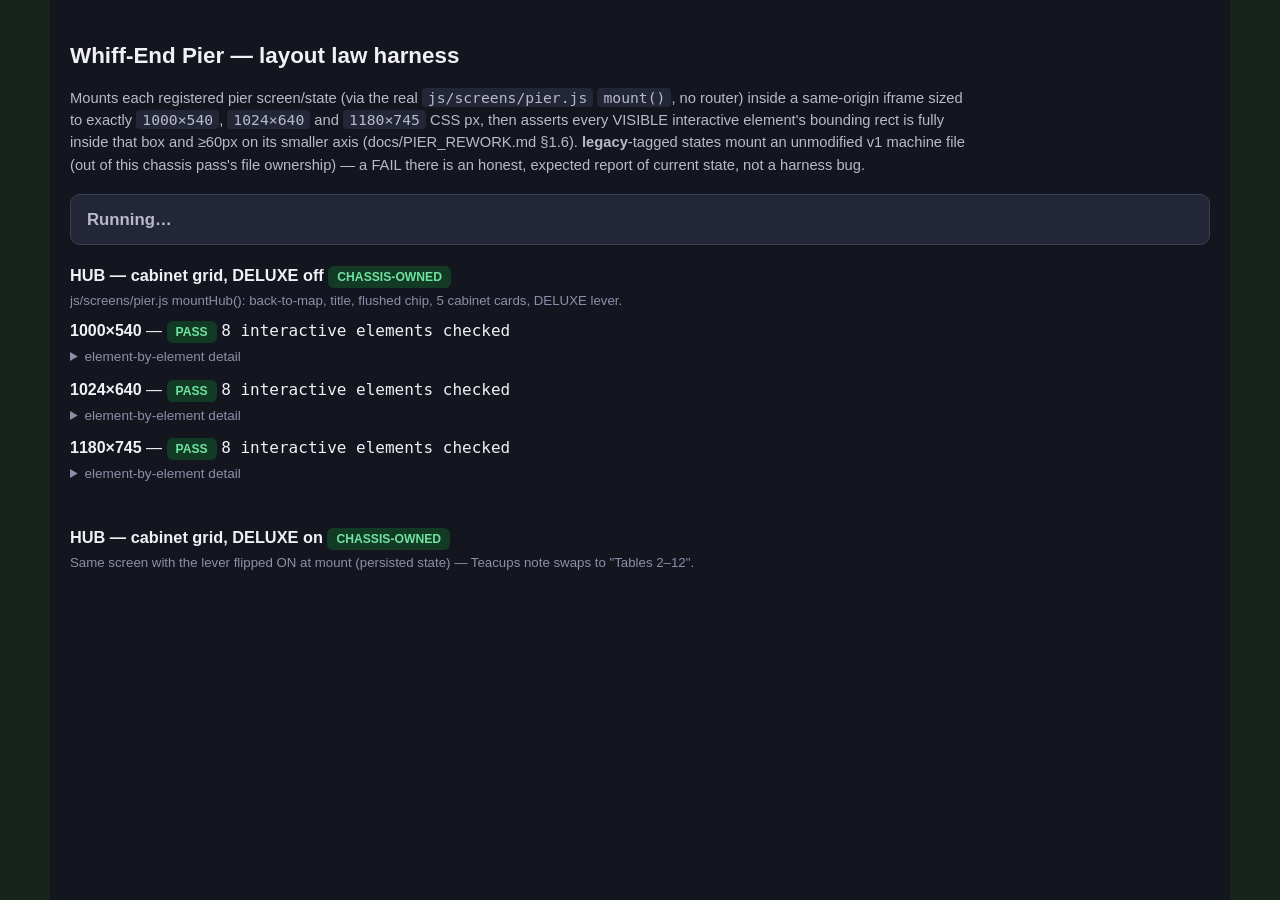
==== fq-verify/pier-layout.html @ a4b45333 "WIP: Pier rework chassis (layout law, mute, caption policy, comedy rewrite, music candidates) Co-Aut" ====
<!doctype html>
<html lang="en-GB">
<head>
<meta charset="UTF-8">
<meta name="viewport" content="width=device-width, initial-scale=1">
<title>Whiff-End Pier — layout law harness</title>
<!-- Same stylesheet set as index.html — this file is loaded a SECOND time,
     fresh, inside each measurement <iframe> (the "child" role), so these
     links apply there too, giving the child document the REAL app chrome
     (css/pier.css's chassis rules, css/main.css's .screen/.btn/etc). The
     harness's OWN chrome below is scoped to #harness/#summary/table/etc, so
     it never collides with the app's classes in the parent-role render. -->
<link rel="stylesheet" href="../css/main.css">
<link rel="stylesheet" href="../css/anims.css">
<link rel="stylesheet" href="../css/pier.css">
<!--
  docs/PIER_REWORK.md §1.6 — "build fq-verify/pier-layout.html — a harness
  page that mounts each pier screen/state at each of the three viewport sizes
  and asserts every interactive element's bounding rect is fully inside the
  viewport and >=60px on its smaller axis. Must print PASS/FAIL per screen."

  ONE file plays both roles, switched by a query string:
    ?child=<stateId>  — mounts THAT state's real screen (via the actual
                        js/screens/pier.js `mount()`, no router involved)
                        inside whatever CSS box this document is loaded at
                        (the harness sizes the <iframe> itself to
                        1000x540/1024x640/1180x745), measures every visible
                        interactive element, and exposes the result on
                        `window.__pierReady` (a Promise) for the parent to
                        read directly (same-origin, no postMessage needed).
    (no query)        — the harness itself: for every entry in STATES, spins
                        up a same-origin iframe at each of the three sizes
                        pointed at `?child=<id>`, awaits its measurement, and
                        renders a PASS/FAIL table.

  Must be served over http(s) (ES module imports + the app's own `fetch()`
  calls need a real origin) — `python3 -m http.server` from the repo root and
  open `http://localhost:<port>/fq-verify/pier-layout.html`.

  STATES is a small ARRAY OF PLAIN OBJECTS at the top of the script below —
  machine agents can append their own entries (playing/mid-feedback/end-card/
  ceremony/empty-state) once their mode calls `pier.mountChassis(...)` and
  exposes a way to reach that state without live input (e.g. a `?debugState=`
  hook, or simply accept that only the WELCOME state is reachable through a
  fresh `mount()` with no simulated taps — see this file's own STATES list
  for exactly which ones this pass could and could not exercise, and the
  final report for why).
-->
<style>
  :root { color-scheme: light dark; }
  body {
    font-family: -apple-system, BlinkMacSystemFont, "Segoe UI", Roboto, Helvetica, Arial, sans-serif;
    max-width: 1180px; margin: 0 auto; padding: 24px 20px 80px; line-height: 1.5;
    background: #14161f; color: #f0f0f5;
  }
  h1 { font-size: 1.4rem; margin-bottom: 4px; }
  .intro { color: #b8bacc; margin-bottom: 10px; max-width: 900px; font-size: 0.92rem; }
  .intro code { background: #232637; padding: 1px 6px; border-radius: 4px; }
  #summary { font-size: 1.05rem; font-weight: 700; margin: 18px 0; padding: 12px 16px; border-radius: 10px; }
  #summary.pass { background: #133a24; border: 1px solid #2ecc71; color: #7be3a4; }
  #summary.fail { background: #3a1616; border: 1px solid #e74c3c; color: #ff9d90; }
  #summary.running { background: #232637; border: 1px solid #3a3f57; color: #b8bacc; }
  table { width: 100%; border-collapse: collapse; margin-bottom: 10px; }
  th, td { text-align: left; padding: 7px 10px; border-bottom: 1px solid #2a2d3d; vertical-align: top; font-size: 0.87rem; }
  th { color: #8b8fa8; font-weight: 600; text-transform: uppercase; font-size: 0.7rem; letter-spacing: .04em; }
  .state-block { margin-bottom: 30px; }
  .state-h { font-weight: 700; font-size: 1.02rem; margin: 0 0 3px; }
  .state-note { color: #8b8fa8; font-size: 0.83rem; margin-bottom: 8px; }
  .badge { display: inline-block; border-radius: 6px; padding: 2px 9px; font-weight: 700; font-size: 0.76rem; }
  .badge.pass { background: #133a24; color: #6fe3a0; }
  .badge.fail { background: #3a1616; color: #ff9d90; }
  .badge.legacy { background: #3a3116; color: #f0c96b; }
  .elrow-fail td { color: #ff9d90; }
  .elrow-fail b { color: #ffb3a6; }
  details summary { cursor: pointer; color: #8b8fa8; font-size: 0.85rem; margin: 4px 0 10px; }
  pre { white-space: pre-wrap; word-break: break-all; background: #0d0e15; padding: 8px 10px; border-radius: 6px; font-size: 0.76rem; color: #b8bacc; }
  iframe.rig { position: absolute; left: -20000px; top: 0; border: 0; background: #050914; }
  button#run { background: #e94f8a; color: #fff; border: none; border-radius: 8px; padding: 10px 18px; font-weight: 700; cursor: pointer; font-size: 0.95rem; }
  .err { color: #ff9d90; }
  .mono { font-family: ui-monospace, SFMono-Regular, Menlo, monospace; }
</style>
</head>
<body>
<div id="harness"></div>
<div id="child-root" style="display:none"></div>

<script type="module">
/* ===================================================================
 * SHARED CONFIG — sizes + states (both roles use this)
 * =================================================================== */
const SIZES = [
  { w: 1000, h: 540, label: '1000×540' },
  { w: 1024, h: 640, label: '1024×640' },
  { w: 1180, h: 745, label: '1180×745' },
];

// exercisable: 'full'   — a state this rework's chassis fully controls (hub).
//              'legacy' — mounts a REAL, currently-unmodified mode file
//                         (js/pier/modes/*.js still own their v1 internal
//                         layout; only the outer .pier-mode-host chassis
//                         changed under them, per padkit.js's header comment
//                         and css/pier.css's contract block point 1a). These
//                         are measured and reported HONESTLY — a FAIL here is
//                         expected/documented, not a bug in this harness.
const STATES = [
  {
    id: 'hub-deluxe-off', label: 'HUB — cabinet grid, DELUXE off', params: {},
    dbSeed: { meta: { pierDeluxe: false } }, exercisable: 'full',
    note: 'js/screens/pier.js mountHub(): back-to-map, title, flushed chip, 5 cabinet cards, DELUXE lever.',
  },
  {
    id: 'hub-deluxe-on', label: 'HUB — cabinet grid, DELUXE on', params: {},
    dbSeed: { meta: { pierDeluxe: true } }, exercisable: 'full',
    note: 'Same screen with the lever flipped ON at mount (persisted state) — Teacups note swaps to "Tables 2–12".',
  },
  {
    id: 'splat-welcome', label: 'SPLAT — welcome card', params: { mode: 'splat' }, exercisable: 'legacy',
    note: 'js/pier/modes/splat.js showWelcome() — still its OWN in-stage .splat-veil (v1 code, not rebuilt against mountChassis/overlay() yet). This is the exact machine v1’s bug was screenshot-confirmed on.',
  },
  {
    id: 'gunge-welcome', label: 'GUNGE — welcome card', params: { mode: 'gunge' }, exercisable: 'legacy',
    note: 'js/pier/modes/gunge.js — its own .gg-overlay (v1 code), numpad mounted inside its own stage, not the dock.',
  },
  {
    id: 'ghost-welcome', label: 'GHOST — welcome card', params: { mode: 'ghost' }, exercisable: 'legacy',
    note: 'js/pier/modes/ghost.js — its own .gh-veil inside .gh-root (v1 code).',
  },
  {
    id: 'teacups-welcome', label: 'TEACUPS — table picker', params: { mode: 'teacups' }, exercisable: 'legacy',
    note: 'js/pier/modes/teacups.js initial screen (v1 code).',
  },
  {
    id: 'tank-welcome', label: 'TANK — fresh-profile empty state', params: { mode: 'tank' }, exercisable: 'legacy',
    note: 'js/pier/modes/tank.js initial screen, no gremlins ever recorded (v1 code).',
  },
];

const isChild = new URLSearchParams(location.search).has('child');

/* ===================================================================
 * MOCK ctx — just enough for facts.load()/ensureContent()/mount() to run
 * without touching the real app's IndexedDB, main.js boot sequence, or
 * real audio/network. Mirrors the shapes js/main.js's real ctx object and
 * js/pier/facts.js / js/pier/padkit.js actually read.
 * =================================================================== */
function makeMockCtx(dbSeed) {
  const store = { meta: {}, settings: {} };
  if (dbSeed) {
    Object.keys(dbSeed).forEach((table) => {
      store[table] = Object.assign({}, store[table], dbSeed[table]);
    });
  }
  const db = {
    async get(table, key) { return store[table] ? store[table][key] : undefined; },
    async put(table, key, val) { store[table] = store[table] || {}; store[table][key] = val; },
    async del(table, key) { if (store[table]) delete store[table][key]; },
  };
  const prefs = {
    music: 1, sfx: 0, vo: 0, musicOn: true, sfxOn: false, voOn: false, fartOMeter: 0, textSize: 'A', examTimerSounds: false,
  };
  const audio = {
    music() {}, sfx() {}, async vo() { return false; }, setVolumes() {}, setFartOMeter() {}, parp() {}, duck() {}, stopMusic() {},
  };
  return {
    db, audio, prefs, state: {},
    go(hash) { /* no-op — the harness never navigates for real */ },
    toast(msg) { /* eslint-disable-next-line no-console */ console.log('[pier-layout harness] toast:', msg); },
    capabilities: {},
  };
}

/* ===================================================================
 * MEASUREMENT — run inside a CHILD document only
 * =================================================================== */
function round(n) { return Math.round(n * 10) / 10; }

function measureInteractive() {
  const sel = 'button, [role="button"], a[href], input, select, textarea, [tabindex]';
  const vw = window.innerWidth;
  const vh = window.innerHeight;
  const EPS = 0.5; // subpixel-rounding tolerance only
  const nodes = Array.from(document.querySelectorAll(sel)).filter((n) => {
    if (n.disabled) return false; // not a live target
    const tIdx = n.getAttribute('tabindex');
    if (tIdx === '-1') return false;
    const cs = getComputedStyle(n);
    if (cs.visibility === 'hidden' || cs.display === 'none') return false;
    const r = n.getBoundingClientRect();
    return r.width > 0 && r.height > 0;
  });
  return nodes.map((n) => {
    const r = n.getBoundingClientRect();
    const inside = r.left >= -EPS && r.top >= -EPS && r.right <= vw + EPS && r.bottom <= vh + EPS;
    const minAxis = Math.min(r.width, r.height);
    const bigEnough = minAxis >= 60 - EPS;
    return {
      tag: n.tagName.toLowerCase(),
      cls: String(n.className || '').split(' ').filter(Boolean).slice(0, 3).join(' '),
      text: (n.textContent || n.getAttribute('aria-label') || '').trim().replace(/\s+/g, ' ').slice(0, 34),
      rect: {
        left: round(r.left), top: round(r.top), right: round(r.right), bottom: round(r.bottom), width: round(r.width), height: round(r.height),
      },
      inside, bigEnough, pass: inside && bigEnough,
    };
  });
}

/* ===================================================================
 * CHILD ROLE
 * =================================================================== */
async function runChild() {
  document.getElementById('harness').remove();
  const rootHost = document.getElementById('child-root');
  rootHost.style.display = '';
  rootHost.id = 'app'; // faithful to real boot: main.js mounts screens into #app

  // Freeze every animation/transition BEFORE mount() runs any DOM writes.
  // This automation environment renders on-demand (no continuous compositor
  // tick unless something — a screenshot, a real user paint — asks for one),
  // so a running CSS animation's timeline can sit frozen at its 0% keyframe
  // indefinitely: caught for real during development, `.pier-screen`'s
  // `.enter-pop` (css/main.css, 380ms `scale(.9)->scale(1)`) stayed stuck at
  // EXACTLY `matrix(0.9,...)` well past any wall-clock wait, under-reporting
  // every element inside it by a flat 10%. This mirrors the codebase's own
  // `@media (prefers-reduced-motion: reduce)` handling in css/main.css (same
  // fix, applied unconditionally here since the harness wants the SETTLED
  // end-state, not a mid-animation frame, and can't rely on a real rendering
  // loop to reach it).
  const freeze = document.createElement('style');
  freeze.textContent = '*, *::before, *::after { animation: none !important; transition: none !important; }';
  document.head.appendChild(freeze);

  const stateId = new URLSearchParams(location.search).get('child');
  const state = STATES.find((s) => s.id === stateId);
  if (!state) {
    window.__pierReady = Promise.resolve({ id: stateId, error: 'unknown state id', elements: [] });
    return;
  }

  const ctx = makeMockCtx(state.dbSeed);
  let error = null;
  window.__pierReady = (async () => {
    try {
      const { mount } = await import('../js/screens/pier.js');
      await mount(rootHost, ctx, state.params || {});
    } catch (e) {
      error = String((e && e.stack) || e);
    }
    // A plain setTimeout, NOT requestAnimationFrame, for the settle-wait:
    // this document is mounted off-screen (`.rig { left:-20000px }`) inside
    // the harness's measurement iframe, and Chrome throttles rAF callbacks
    // for iframes it judges non-visible — almost exactly the "hidden tab"
    // throttling js/anims/_kit.js's tween() guards against, and it stalled
    // this harness for real during development (a rAF chain here could hang
    // tens of seconds per iframe). CSS layout itself is NOT throttled the
    // same way, so getBoundingClientRect() below is accurate regardless —
    // only JS's rAF *scheduling* was the problem.
    //
    await new Promise((r) => { setTimeout(r, 50); });
    const elements = error ? [] : measureInteractive();
    const result = {
      id: state.id, error, elements, vw: window.innerWidth, vh: window.innerHeight,
    };
    window.__pierResult = result;
    return result;
  })();
}

/* ===================================================================
 * PARENT (HARNESS) ROLE
 * =================================================================== */
function el(tag, cls, html) {
  const e = document.createElement(tag);
  if (cls) e.className = cls;
  if (html != null) e.innerHTML = html;
  return e;
}

async function measureOneIframe(state, size) {
  const iframe = document.createElement('iframe');
  iframe.className = 'rig';
  iframe.style.width = size.w + 'px';
  iframe.style.height = size.h + 'px';
  document.body.appendChild(iframe);
  const loaded = new Promise((resolve) => { iframe.addEventListener('load', resolve, { once: true }); });
  iframe.src = `pier-layout.html?child=${encodeURIComponent(state.id)}`;
  await loaded;
  let result;
  try {
    result = await iframe.contentWindow.__pierReady;
  } catch (e) {
    result = { id: state.id, error: String(e), elements: [] };
  }
  iframe.remove();
  return result;
}

function renderResult(container, state, size, result) {
  const failing = (result.elements || []).filter((e) => !e.pass);
  const hasError = !!result.error;
  const verdict = hasError ? 'fail' : (failing.length === 0 ? 'pass' : 'fail');

  const row = el('div');
  const head = el('div');
  head.innerHTML = `<b>${size.label}</b> — <span class="badge ${verdict}">${verdict.toUpperCase()}</span>`
    + (hasError ? ` <span class="err mono">${escapeHtml(result.error)}</span>`
      : ` <span class="mono">${result.elements.length} interactive element${result.elements.length === 1 ? '' : 's'} checked${failing.length ? `, ${failing.length} failing` : ''}</span>`);
  row.appendChild(head);

  if (!hasError && result.elements.length) {
    const details = el('details');
    details.appendChild(el('summary', null, 'element-by-element detail'));
    const table = el('table');
    table.innerHTML = '<tr><th>Elem</th><th>Text</th><th>Rect (l,t,r,b / w×h)</th><th>Inside?</th><th>&ge;60px?</th></tr>';
    result.elements.forEach((e) => {
      const tr = el('tr', e.pass ? '' : 'elrow-fail');
      tr.innerHTML = `<td class="mono">${e.tag}.${escapeHtml(e.cls)}</td>`
        + `<td>${escapeHtml(e.text)}</td>`
        + `<td class="mono">${e.rect.left},${e.rect.top},${e.rect.right},${e.rect.bottom} / ${e.rect.width}×${e.rect.height}</td>`
        + `<td>${e.inside ? '✅' : '❌ OUTSIDE VIEWPORT'}</td>`
        + `<td>${e.bigEnough ? '✅' : '❌ TOO SMALL'}</td>`;
      table.appendChild(tr);
    });
    details.appendChild(table);
    row.appendChild(details);
  }
  container.appendChild(row);
  return verdict;
}

function escapeHtml(s) {
  return String(s == null ? '' : s).replace(/[&<>"']/g, (c) => ({
    '&': '&amp;', '<': '&lt;', '>': '&gt;', '"': '&quot;', "'": '&#39;',
  }[c]));
}

async function runHarness() {
  const root = document.getElementById('harness');
  root.innerHTML = `
    <h1>Whiff-End Pier — layout law harness</h1>
    <p class="intro">Mounts each registered pier screen/state (via the real <code>js/screens/pier.js</code> <code>mount()</code>, no router) inside a same-origin iframe sized to exactly <code>1000×540</code>, <code>1024×640</code> and <code>1180×745</code> CSS px, then asserts every VISIBLE interactive element's bounding rect is fully inside that box and &ge;60px on its smaller axis (docs/PIER_REWORK.md §1.6). <b>legacy</b>-tagged states mount an unmodified v1 machine file (out of this chassis pass's file ownership) — a FAIL there is an honest, expected report of current state, not a harness bug.</p>
    <div id="summary" class="running">Running…</div>
    <div id="states"></div>
  `;
  const summaryEl = document.getElementById('summary');
  const statesEl = document.getElementById('states');

  let overallPass = true;
  const lines = [];

  for (const state of STATES) {
    const block = el('div', 'state-block');
    const badge = state.exercisable === 'legacy' ? '<span class="badge legacy">LEGACY MODE FILE</span>' : '<span class="badge pass">CHASSIS-OWNED</span>';
    block.appendChild(el('div', 'state-h', `${state.label} ${badge}`));
    block.appendChild(el('div', 'state-note', state.note || ''));
    statesEl.appendChild(block);

    let stateAllPass = true;
    // eslint-disable-next-line no-await-in-loop
    for (const size of SIZES) {
      // eslint-disable-next-line no-await-in-loop
      const result = await measureOneIframe(state, size);
      const verdict = renderResult(block, state, size, result);
      if (verdict !== 'pass') stateAllPass = false;
      lines.push(`${verdict.toUpperCase()} — ${state.label} @ ${size.label}${state.exercisable === 'legacy' ? ' [legacy mode file]' : ''}`);
    }
    // Only chassis-owned states count toward the pass/fail this rework is
    // actually accountable for — legacy states are printed in full above
    // (nothing is hidden) but don't flip the top banner red for a mode file
    // outside this pass's ownership; see the console/report line-by-line
    // PASS/FAIL either way.
    if (state.exercisable !== 'legacy' && !stateAllPass) overallPass = false;
  }

  summaryEl.className = overallPass ? 'pass' : 'fail';
  summaryEl.textContent = overallPass
    ? 'PASS — every chassis-owned screen/state fits all three viewport sizes with zero scrolling.'
    : 'FAIL — see the red rows above.';

  // eslint-disable-next-line no-console
  console.log('=== Whiff-End Pier layout harness ===\n' + lines.join('\n'));
}

if (isChild) {
  runChild();
} else {
  runHarness();
}
</script>
</body>
</html>
---- css/main.css ----
/* FART QUEST — css/main.css (UI agent) — tokens, layout, title, map, collection, armoury, parent, settings */

@font-face {
  font-family: 'Fredoka';
  src: url('../assets/fonts/fredoka-500.woff2') format('woff2');
  font-weight: 500;
  font-style: normal;
  font-display: swap;
}
@font-face {
  font-family: 'Fredoka';
  src: url('../assets/fonts/fredoka-700.woff2') format('woff2');
  font-weight: 700;
  font-style: normal;
  font-display: swap;
}

:root {
  --swamp-night: #16241B;
  --swamp-deep: #1E3325;
  --swamp-mid: #2E4A33;
  --swamp-glow: #7BC950;
  --stink: #9B59D0;
  --stink-lime: #C7F464;
  --parchment: #F6EBD4;
  --card: #FFF9EC;
  --ink: #33261D;
  --gold: #F4C542;
  --gold-deep: #D9A21B;
  --correct: #2ecc71;
  --wrong: #e74c3c;
  --r-lg: 28px;
  --r-md: 20px;
  --r-sm: 14px;
  --shadow-card: 0 10px 0 rgba(0, 0, 0, .18), 0 18px 40px rgba(0, 0, 0, .35);
  --spring: cubic-bezier(.34, 1.56, .64, 1);
  --fume-scale: 1;
  --safe-t: env(safe-area-inset-top, 0px);
  --safe-b: env(safe-area-inset-bottom, 0px);
  --safe-l: env(safe-area-inset-left, 0px);
  --safe-r: env(safe-area-inset-right, 0px);
}

* { box-sizing: border-box; }

html, body {
  margin: 0;
  padding: 0;
  width: 100%;
  height: 100%;
  background: var(--swamp-night);
  overscroll-behavior: none;
}

body {
  font-family: -apple-system, BlinkMacSystemFont, 'Segoe UI', Roboto, sans-serif;
  color: var(--ink);
  -webkit-tap-highlight-color: transparent;
  user-select: none;
  -webkit-user-select: none;
}

#app {
  position: fixed;
  inset: 0;
  overflow: hidden;
}

.screen {
  position: absolute;
  inset: 0;
  overflow: auto;
  -webkit-overflow-scrolling: touch;
}

#overlay {
  position: fixed;
  inset: 0;
  pointer-events: none;
  z-index: 500;
}
#overlay:empty { display: none; }

button {
  font-family: inherit;
  -webkit-tap-highlight-color: transparent;
}

.text-size-large .fmt-stem,
.text-size-large .lesson-html,
.text-size-large .lesson-bubble-text {
  font-size: 26px !important;
}

/* ---------- reduced motion ---------- */
@media (prefers-reduced-motion: reduce) {
  * {
    animation-duration: .01ms !important;
    animation-iteration-count: 1 !important;
    transition-duration: .01ms !important;
  }
}

/* ---------- shared: entrance motion ---------- */
@keyframes enter-pop {
  0% { opacity: 0; transform: scale(.9) translateY(18px); }
  100% { opacity: 1; transform: scale(1) translateY(0); }
}
.enter-pop { animation: enter-pop 380ms var(--spring) both; }

@keyframes enter-up {
  0% { opacity: 0; transform: translateY(24px); }
  100% { opacity: 1; transform: translateY(0); }
}
.enter-up { animation: enter-up 360ms var(--spring) both; }

/* ---------- fumes (reusable) ---------- */
.fumes {
  position: absolute;
  inset: 0;
  pointer-events: none;
  overflow: hidden;
  z-index: 1;
}
.fumes .blob {
  position: absolute;
  bottom: -10%;
  width: calc(150px * var(--fume-scale));
  height: calc(200px * var(--fume-scale));
  border-radius: 50%;
  opacity: .55;
  filter: blur(22px);
  background: radial-gradient(circle at 50% 50%, var(--stink-lime), var(--stink) 55%, transparent 75%);
}
.fumes .blob:nth-child(1) { left: 10%; animation: fume-rise 7s ease-in-out infinite; }
.fumes .blob:nth-child(2) {
  left: 45%;
  width: calc(190px * var(--fume-scale));
  height: calc(240px * var(--fume-scale));
  background: radial-gradient(circle at 50% 50%, var(--stink-lime), transparent 70%);
  animation: fume-rise 9s ease-in-out infinite 1.2s;
}
.fumes .blob:nth-child(3) { left: 75%; animation: fume-rise 8s ease-in-out infinite 2.4s; }

@keyframes fume-rise {
  0% { transform: translateY(0) translateX(0) scale(.8) rotate(0deg); opacity: 0; }
  15% { opacity: .55; }
  50% { transform: translateY(-45vh) translateX(14px) scale(1.1) rotate(6deg); }
  85% { opacity: .3; }
  100% { transform: translateY(-95vh) translateX(-10px) scale(1.2) rotate(-4deg); opacity: 0; }
}

/* ---------- idle bob ---------- */
@keyframes idle-bob {
  from { transform: translateY(0); }
  to { transform: translateY(-6px); }
}
.idle-bob { animation: idle-bob 2.4s ease-in-out infinite alternate; }

/* ---------- confetti ---------- */
@keyframes confetti-fall {
  0% { transform: translateY(-10vh) rotate(0deg); opacity: 1; }
  100% { transform: translateY(110vh) rotate(720deg); opacity: .9; }
}
.confetti-piece {
  position: absolute;
  top: -5vh;
  width: 10px;
  height: 16px;
  opacity: .95;
  animation: confetti-fall linear forwards;
}

/* ---------- press affordance ---------- */
.btn {
  border: none;
  cursor: pointer;
  font-family: 'Fredoka', sans-serif;
  font-weight: 700;
  border-radius: var(--r-md);
  transform: scale(1);
  transition: transform 140ms var(--spring), box-shadow 140ms var(--spring);
}
.btn:active { transform: scale(.94) translateY(2px); }
.btn:disabled { opacity: .4; cursor: not-allowed; }

.btn-gold {
  background: var(--gold);
  color: var(--ink);
  box-shadow: 0 6px 0 var(--gold-deep), 0 14px 26px rgba(0, 0, 0, .35);
}
.btn-ghost {
  background: rgba(255, 255, 255, .12);
  color: var(--parchment);
  box-shadow: 0 4px 0 rgba(0, 0, 0, .3);
}
.btn-parchment {
  background: var(--card);
  color: var(--ink);
  box-shadow: var(--shadow-card);
}

.crest-btn {
  width: 52px;
  height: 52px;
  border-radius: 50%;
  background: var(--gold);
  box-shadow: 0 4px 0 var(--gold-deep);
  display: flex;
  align-items: center;
  justify-content: center;
  font-size: 26px;
  border: none;
}

/* =====================================================================
   ORIENTATION LOCK
   ===================================================================== */
.rotate-hint {
  display: none;
  position: fixed;
  inset: 0;
  z-index: 900;
  background: var(--swamp-night);
  color: var(--parchment);
  flex-direction: column;
  align-items: center;
  justify-content: center;
  text-align: center;
  padding: 24px;
  font-family: 'Fredoka', sans-serif;
}
.rotate-hint .spin-emoji {
  font-size: 64px;
  animation: rotate-wobble 1.6s ease-in-out infinite;
  margin-bottom: 16px;
}
@keyframes rotate-wobble {
  0%, 100% { transform: rotate(0deg); }
  50% { transform: rotate(90deg); }
}
@media (orientation: portrait) and (max-width: 900px) {
  .rotate-hint { display: flex; }
}

/* =====================================================================
   TITLE SCREEN
   ===================================================================== */
.title-screen {
  position: relative;
  width: 100%;
  min-height: 100%;
  background:
    radial-gradient(120% 70% at 50% 38%, rgba(123,201,80,.14), transparent 60%),
    linear-gradient(180deg, #0a120c 0%, var(--swamp-night) 42%, var(--swamp-deep) 100%);
  display: flex;
  flex-direction: column;
  align-items: center;
  justify-content: center;
  overflow: hidden;
  padding: 24px;
}

/* ---- sky: stars + drifting clouds ---- */
.title-sky {
  position: absolute;
  inset: 0;
  z-index: 0;
  pointer-events: none;
  overflow: hidden;
}
.title-star {
  position: absolute;
  width: 3px;
  height: 3px;
  border-radius: 50%;
  background: #fff;
  box-shadow: 0 0 6px 1px rgba(255,255,255,.8);
  animation: star-twinkle 2.6s ease-in-out infinite;
  animation-delay: var(--d, 0s);
}
@keyframes star-twinkle {
  0%, 100% { opacity: .25; }
  50% { opacity: 1; }
}
.title-cloud {
  position: absolute;
  width: 220px;
  opacity: .35;
  filter: brightness(.5) saturate(0);
}
.title-cloud.c1 { top: 8%; left: -25%; animation: title-cloud-drift 75s linear infinite; }
.title-cloud.c2 { top: 18%; left: -40%; width: 260px; opacity: .28; animation: title-cloud-drift 95s linear infinite -30s; }
@keyframes title-cloud-drift {
  from { transform: translateX(0); }
  to { transform: translateX(160vw); }
}

/* ---- fumes either side of the buttons, not on top of them ---- */
.title-fumes {
  z-index: 1;
  width: 30%;
  top: 0;
  bottom: 0;
  opacity: .6;
  -webkit-mask-image: linear-gradient(to bottom, transparent, transparent 38%, #000 55%);
  mask-image: linear-gradient(to bottom, transparent, transparent 38%, #000 55%);
}
.title-fumes-left { left: 0; }
.title-fumes-right { right: 0; left: auto; }

/* ---- silhouette hills / trees / stinklings ---- */
.title-hills {
  position: absolute;
  bottom: 0;
  left: 0;
  width: 100%;
  height: 48%;
  pointer-events: none;
  z-index: 2;
}
.title-hills img {
  position: absolute;
  bottom: 0;
  width: 100%;
  height: auto;
  object-fit: cover;
  opacity: .9;
}
.title-hills .hill-back { bottom: -2%; opacity: .5; filter: brightness(.55); }
.title-hills .hill-front { bottom: -4%; }

.title-tree {
  position: absolute !important;
  width: auto !important;
  height: 130px !important;
  bottom: 12% !important;
  opacity: .85;
  object-fit: contain !important;
}
.title-tree.tree-back-1 { left: 6%; height: 90px !important; opacity: .5; filter: brightness(.55); bottom: 18% !important; }
.title-tree.tree-back-2 { right: 8%; height: 100px !important; opacity: .5; filter: brightness(.55); bottom: 20% !important; }
.title-tree.tree-front-1 { left: 2%; height: 170px !important; bottom: -2% !important; }
.title-tree.tree-front-2 { right: 4%; height: 150px !important; bottom: -3% !important; }

.stinkling {
  position: absolute !important;
  width: 64px !important;
  height: auto !important;
  object-fit: contain !important;
}
.stinkling-a { left: 4%; bottom: 22% !important; width: 54px !important; opacity: .95; animation-duration: 3.1s; }
.stinkling-b { right: 10%; bottom: 26% !important; width: 48px !important; opacity: .9; animation-duration: 2.7s; }
.stinkling-c { left: 16%; bottom: 2% !important; width: 62px !important; animation-duration: 3.4s; }

.title-whiffbeard {
  position: absolute;
  right: 6%;
  bottom: 6%;
  width: clamp(150px, 22vw, 260px);
  height: auto;
  z-index: 4;
  filter: drop-shadow(0 18px 14px rgba(0,0,0,.45));
  animation-duration: 3.2s;
}

.title-vignette {
  position: absolute;
  inset: 0;
  z-index: 6;
  pointer-events: none;
  box-shadow: inset 0 0 140px 40px rgba(0,0,0,.55);
}

.title-wordmark {
  position: relative;
  z-index: 5;
  display: flex;
  justify-content: center;
  flex-wrap: wrap;
  font-family: 'Fredoka', sans-serif;
  font-weight: 700;
  font-size: clamp(44px, 9vw, 96px);
  color: var(--gold);
  text-shadow:
    3px 3px 0 var(--ink),
    -3px -3px 0 var(--ink),
    3px -3px 0 var(--ink),
    -3px 3px 0 var(--ink),
    0 4px 0 var(--gold-deep),
    0 14px 18px rgba(0,0,0,.55);
  letter-spacing: 2px;
  margin-bottom: 8px;
}
.title-wordmark .ch {
  display: inline-block;
  animation: letter-arc 3.2s ease-in-out infinite;
}
.title-wordmark .ch.q-letter { position: relative; }
.title-puff {
  position: absolute;
  top: -10px;
  right: -6px;
  font-size: .4em;
  opacity: 0;
}
.title-puff.go {
  animation: puff-out 1.8s ease-out forwards;
}
@keyframes puff-out {
  0% { opacity: 0; transform: translate(0,0) scale(.5); }
  20% { opacity: 1; }
  100% { opacity: 0; transform: translate(24px, -34px) scale(1.6); }
}
@keyframes letter-arc {
  0%, 100% { transform: translateY(0) rotate(var(--tilt, 0deg)); }
  50% { transform: translateY(-6px) rotate(var(--tilt, 0deg)); }
}

.title-subtitle {
  position: relative;
  z-index: 5;
  color: var(--parchment);
  font-size: 20px;
  text-align: center;
  max-width: 480px;
  margin: 0 0 32px;
  font-weight: 600;
  text-shadow: 0 2px 0 rgba(0,0,0,.4);
}

.title-buttons {
  position: relative;
  z-index: 5;
  display: flex;
  flex-direction: column;
  align-items: center;
  gap: 16px;
}
.title-play-btn {
  font-size: 30px;
  padding: 20px 64px;
}
.title-secondary-row {
  display: flex;
  gap: 14px;
  flex-wrap: wrap;
  justify-content: center;
}
.title-secondary-row .btn {
  font-size: 17px;
  padding: 12px 26px;
}

.title-crest-corner {
  position: absolute;
  bottom: calc(16px + var(--safe-b));
  right: calc(16px + var(--safe-r));
  z-index: 7;
  opacity: .55;
}

/* =====================================================================
   MAP SCREEN
   ===================================================================== */
.map-screen {
  position: relative;
  width: 100%;
  height: 100%;
  background: linear-gradient(180deg, #101d14 0%, var(--swamp-deep) 38%, var(--swamp-mid) 100%);
  overflow: hidden;
}

.map-hud {
  position: absolute;
  top: 0;
  left: 0;
  right: 0;
  z-index: 20;
  display: flex;
  align-items: center;
  justify-content: space-between;
  padding: calc(12px + var(--safe-t)) calc(16px + var(--safe-r)) 12px calc(16px + var(--safe-l));
  pointer-events: none;
}
.map-hud > * { pointer-events: auto; }

.hud-chip {
  display: flex;
  align-items: center;
  gap: 8px;
  background: rgba(22, 36, 27, .75);
  color: var(--parchment);
  padding: 8px 16px;
  border-radius: 999px;
  font-family: 'Fredoka', sans-serif;
  font-weight: 700;
  font-size: 16px;
  box-shadow: 0 4px 0 rgba(0,0,0,.3);
}

.map-scroll {
  position: absolute;
  inset: 0;
  overflow-x: scroll;
  overflow-y: hidden;
  -webkit-overflow-scrolling: touch;
}

.map-stage {
  position: relative;
  width: 5400px;
  height: 100%;
  min-height: 560px;
}

/* ---- sky band (top ~35%): moon + stars ---- */
.map-sky {
  position: absolute;
  top: 0;
  left: 0;
  width: 100%;
  height: 38%;
  z-index: 0;
  pointer-events: none;
  overflow: hidden;
}
.map-moon {
  position: absolute;
  top: 10%;
  left: 6%;
  width: 130px;
  height: 130px;
  border-radius: 50%;
  background: radial-gradient(circle at 38% 35%, #fffbe8, #f3e9c0 55%, #d9cd9c 100%);
  box-shadow:
    0 0 70px 18px rgba(243, 233, 192, .35),
    inset -18px -14px 0 rgba(0,0,0,.08),
    inset 10px 18px 0 rgba(0,0,0,.06),
    inset -34px 20px 0 rgba(0,0,0,.05);
}
.map-star {
  position: absolute;
  width: 3px;
  height: 3px;
  border-radius: 50%;
  background: #fff;
  box-shadow: 0 0 6px 1px rgba(255,255,255,.8);
  animation: star-twinkle 2.6s ease-in-out infinite;
  animation-delay: var(--d, 0s);
}

.map-fireflies {
  position: absolute;
  inset: 0;
  z-index: 2;
  pointer-events: none;
}
.firefly {
  position: absolute;
  width: 5px;
  height: 5px;
  border-radius: 50%;
  background: var(--gold);
  box-shadow: 0 0 8px 3px rgba(244,197,66,.7);
  animation-name: firefly-drift;
  animation-timing-function: ease-in-out;
  animation-iteration-count: infinite;
}
@keyframes firefly-drift {
  0%, 100% { transform: translate(0,0); opacity: .4; }
  25% { transform: translate(30px,-24px); opacity: 1; }
  50% { transform: translate(-10px,-46px); opacity: .5; }
  75% { transform: translate(-34px,-16px); opacity: 1; }
}

.map-layer {
  position: absolute;
  inset: 0;
  pointer-events: none;
}
.map-layer.layer-hills { z-index: 1; opacity: .6; top: 22%; }
.map-layer.layer-clouds { z-index: 1; opacity: .7; }
.map-layer img {
  position: absolute;
  bottom: 10%;
  height: 260px;
  width: auto;
}
.map-layer.layer-clouds img { bottom: auto; top: 6%; height: 100px; opacity: .55; }

/* region entrance sign */
.region-sign {
  position: absolute;
  left: 40px;
  top: 30%;
  z-index: 4;
  background: #5a4632;
  color: var(--parchment);
  font-family: 'Fredoka', sans-serif;
  font-weight: 700;
  font-size: 26px;
  padding: 12px 26px;
  border-radius: 6px;
  transform: rotate(-3deg);
  box-shadow: 0 6px 0 rgba(0,0,0,.35), 0 10px 20px rgba(0,0,0,.4);
  border: 3px solid #3f3122;
}
.region-sign::before, .region-sign::after {
  content: '';
  position: absolute;
  top: -6px;
  width: 14px;
  height: 14px;
  border-radius: 50%;
  background: #2b2118;
  box-shadow: inset 0 2px 2px rgba(0,0,0,.5);
}
.region-sign::before { left: 12px; }
.region-sign::after { right: 12px; }

.map-trail {
  position: absolute;
  bottom: 17%;
  left: 40px;
  right: 0;
  height: 4px;
  z-index: 2;
  background-image: radial-gradient(circle, rgba(246,235,212,.5) 3px, transparent 3px);
  background-size: 22px 4px;
  background-repeat: repeat-x;
}

/* ---- ground/trail band (bottom ~50%) ---- */
.map-region {
  position: absolute;
  bottom: 6%;
  left: 20px;
  z-index: 3;
  display: flex;
  flex-direction: row;
  align-items: flex-end;
  height: 46%;
}

.map-pad {
  position: relative;
  width: 210px;
  min-height: 220px;
  display: flex;
  flex-direction: column;
  align-items: center;
  justify-content: flex-end;
  cursor: pointer;
  border: none;
  background: transparent;
  padding: 0;
  margin: 0 20px;
  transform: translateY(var(--pad-offset, 0));
}

.map-between-tree {
  align-self: flex-end;
  height: 120px;
  width: auto;
  opacity: .8;
  margin: 0 -8px;
  pointer-events: none;
  object-fit: contain;
}
.map-between-tree.tree-b { height: 90px; opacity: .65; filter: brightness(.7); }

.pad-stone {
  width: 168px;
  height: 46px;
  border-radius: 50%;
  background: radial-gradient(ellipse at 50% 30%, #6b6255, #45403a);
  box-shadow: 0 8px 0 rgba(0,0,0,.35), inset 0 -4px 8px rgba(0,0,0,.4);
}
.map-pad.conquered .pad-stone {
  background: radial-gradient(ellipse at 50% 30%, var(--gold), var(--gold-deep));
}

.pad-creature {
  width: 130px;
  height: 130px;
  object-fit: contain;
  filter: brightness(0) saturate(100%);
  margin-bottom: -12px;
}
.map-pad.conquered .pad-creature {
  filter: none;
}
.pad-creature.idle-bob { animation-duration: 2.6s; }

.pad-plaque {
  margin-top: 8px;
  background: var(--parchment);
  color: var(--ink);
  font-family: 'Fredoka', sans-serif;
  font-weight: 700;
  font-size: 14px;
  padding: 5px 12px;
  border-radius: 8px;
  box-shadow: 0 3px 0 rgba(0,0,0,.25);
  white-space: normal;
  line-height: 1.15;
  max-width: 180px;
  text-align: center;
}

.pad-sparkle {
  position: absolute;
  top: -6px;
  right: 12px;
  font-size: 26px;
  animation: sparkle-spin 2.4s linear infinite;
}
@keyframes sparkle-spin {
  0%, 100% { transform: rotate(0deg) scale(1); }
  50% { transform: rotate(20deg) scale(1.2); }
}

.map-pad .pad-fumes {
  position: absolute;
  bottom: 0;
  width: 100%;
  height: 320px;
  /* visible near the pad, fading as the stink rises */
  -webkit-mask-image: linear-gradient(to top, #000 0%, #000 45%, transparent 95%);
  mask-image: linear-gradient(to top, #000 0%, #000 45%, transparent 95%);
}
/* shorter rise inside the pad's 320px fume column (the shared keyframe travels in vh) */
.map-pad .pad-fumes .blob { animation-name: pad-fume-rise !important; }
@keyframes pad-fume-rise {
  0% { transform: translateY(40px) translateX(0) scale(.8) rotate(0deg); opacity: 0; }
  18% { opacity: .6; }
  60% { transform: translateY(-130px) translateX(12px) scale(1.05) rotate(6deg); opacity: .4; }
  100% { transform: translateY(-240px) translateX(-8px) scale(1.15) rotate(-4deg); opacity: 0; }
}

.map-pad-fogged {
  opacity: .55;
  filter: grayscale(.4);
}
.plank-sign {
  background: linear-gradient(180deg, #6b5236, #4a3722);
  color: var(--parchment);
  font-family: 'Fredoka', sans-serif;
  font-weight: 700;
  font-size: 13px;
  padding: 8px 12px;
  border-radius: 4px;
  transform: rotate(-3deg);
  box-shadow: 0 4px 0 rgba(0,0,0,.3), inset 0 0 0 2px rgba(0,0,0,.2);
  text-align: center;
  max-width: 150px;
  border: 2px solid #3a2c1c;
  position: relative;
}
.plank-sign::before {
  content: '';
  position: absolute;
  top: 4px; left: 4px; right: 4px; bottom: 4px;
  border: 1px dashed rgba(246,235,212,.25);
  border-radius: 2px;
  pointer-events: none;
}

.map-far-wrap {
  position: absolute;
  left: 3280px;
  display: flex;
  align-items: flex-end;
  gap: 56px;
  bottom: 14%;
}

.map-region-far {
  position: relative;
  z-index: 2;
  opacity: .4;
  display: flex;
  flex-direction: column;
  align-items: center;
  filter: grayscale(.5) brightness(.7);
}
.closed-sign {
  background: #3a2e20;
  color: var(--parchment);
  font-size: 11px;
  font-family: 'Fredoka', sans-serif;
  font-weight: 600;
  padding: 5px 9px;
  border-radius: 4px;
  width: 110px;
  text-align: center;
  transform: rotate(2deg);
}
.map-region-far .region-block {
  width: 70px;
  height: 90px;
  border-radius: 10px;
  background: #24352a;
  margin-bottom: 6px;
}

.map-boss-hill {
  position: absolute;
  bottom: 14%;
  left: 2900px;
  z-index: 3;
  display: flex;
  flex-direction: column;
  align-items: center;
  text-align: center;
  cursor: pointer;
}
.boss-aura {
  position: absolute;
  bottom: 10%;
  width: 220px;
  height: 220px;
  border-radius: 50%;
  background: radial-gradient(circle, rgba(155,89,208,.45), transparent 70%);
  filter: blur(6px);
  animation: boss-aura-pulse 3.4s ease-in-out infinite;
  pointer-events: none;
}
@keyframes boss-aura-pulse {
  0%, 100% { transform: scale(1); opacity: .7; }
  50% { transform: scale(1.15); opacity: 1; }
}
.map-boss-hill img {
  position: relative;
  width: 170px;
  filter: brightness(0);
  opacity: .9;
}
.boss-note {
  margin-top: 8px;
  background: var(--swamp-night);
  color: var(--gold);
  font-family: 'Fredoka', sans-serif;
  font-weight: 700;
  font-size: 13px;
  padding: 8px 14px;
  border-radius: 10px;
  max-width: 170px;
  box-shadow: 0 4px 0 rgba(0,0,0,.3);
  position: relative;
}

.coach-bubble {
  position: absolute;
  z-index: 30;
  bottom: calc(120px + var(--safe-b));
  left: 50%;
  transform: translateX(-50%);
  background: var(--card);
  color: var(--ink);
  padding: 14px 22px;
  border-radius: var(--r-md);
  box-shadow: var(--shadow-card);
  max-width: 320px;
  font-weight: 600;
  font-size: 16px;
  text-align: center;
}
.coach-bubble::after {
  content: '';
  position: absolute;
  bottom: -14px;
  left: 50%;
  transform: translateX(-50%);
  border: 14px solid transparent;
  border-top-color: var(--card);
}

/* =====================================================================
   MAP SCREEN v2 — themed region bands, locked blocks, Castle Clench gate,
   HUD next-quest/patrol buttons (ENGINE_SPEC_2 §G/§H/§I)
   ===================================================================== */
.map-hud { gap: 10px; }
.hud-left, .hud-right { display: flex; align-items: center; gap: 10px; }
.hud-btn {
  border: none;
  cursor: pointer;
  font-family: 'Fredoka', sans-serif;
  font-size: 14px;
}
.hud-btn-disabled { opacity: .45; cursor: not-allowed; }

.map-band {
  position: absolute;
  bottom: 0;
  z-index: 3;
  height: 66%;
  border-top-left-radius: 44px;
  border-top-right-radius: 44px;
  box-shadow: inset 0 14px 30px rgba(0, 0, 0, .35);
}
.map-band.cleansed { filter: brightness(1.25) saturate(1.1); }

.region-band-sign {
  position: absolute;
  left: 24px;
  top: 7%;
  background: #5a4632;
  color: var(--parchment);
  font-family: 'Fredoka', sans-serif;
  font-weight: 700;
  font-size: 20px;
  padding: 8px 18px;
  border-radius: 6px;
  transform: rotate(-3deg);
  box-shadow: 0 5px 0 rgba(0, 0, 0, .35), 0 8px 16px rgba(0, 0, 0, .4);
  border: 3px solid rgba(0, 0, 0, .3);
  white-space: nowrap;
  max-width: calc(100% - 48px);
  overflow: hidden;
  text-overflow: ellipsis;
}

.band-pads-row {
  position: absolute;
  bottom: 6%;
  left: 20px;
  display: flex;
  flex-direction: row;
  align-items: flex-end;
  height: 46%;
}

/* boss hill inside a region band anchors to the band's own right edge
   instead of the old fixed stage-wide left:2900px position. */
.map-boss-hill.map-boss-hill-region {
  left: auto;
  right: 20px;
  bottom: 14%;
}
.map-boss-hill-region img {
  /* only Countfather's asset is a pre-baked silhouette; other region bosses
     ship full-colour art and must not be flattened to black. */
  filter: none;
  opacity: 1;
}

.plank-creature {
  display: block;
  font-size: 11px;
  font-weight: 600;
  opacity: .85;
}

@keyframes next-quest-ping {
  0% { box-shadow: 0 0 0 0 rgba(244, 197, 66, .9); }
  100% { box-shadow: 0 0 0 26px rgba(244, 197, 66, 0); }
}
.next-quest-ping .pad-stone { animation: next-quest-ping 900ms ease-out 2; }

.map-region-locked {
  position: absolute;
  bottom: 14%;
  z-index: 2;
  border: none;
  background: transparent;
  padding: 0;
  cursor: pointer;
  display: flex;
  flex-direction: column;
  align-items: center;
  opacity: .6;
  filter: grayscale(.5) brightness(.75);
}
.map-region-locked .region-block {
  width: 140px;
  height: 150px;
  border-radius: 16px;
}
.map-region-locked .closed-sign {
  width: 220px;
  font-size: 12px;
}
.locked-requirement {
  margin-top: 0;
  max-width: 220px;
  background: var(--swamp-night);
  color: var(--gold);
  font-size: 11px;
  font-weight: 700;
  padding: 0 12px;
  border-radius: 8px;
  text-align: center;
  max-height: 0;
  opacity: 0;
  overflow: hidden;
  transition: max-height 220ms ease, opacity 220ms ease, padding 220ms ease, margin-top 220ms ease;
}
.locked-requirement.show {
  margin-top: 8px;
  max-height: 120px;
  opacity: 1;
  padding: 8px 12px;
}

.map-castle-gate { opacity: .85; filter: none; }
.castle-block {
  width: 160px;
  height: 190px;
  border-radius: 20px;
  background: linear-gradient(180deg, #241a14, #120c08);
  display: flex;
  align-items: center;
  justify-content: center;
  font-size: 52px;
  box-shadow: inset 0 0 0 4px rgba(244, 197, 66, .25), 0 10px 0 rgba(0, 0, 0, .4);
}
.map-castle-gate .closed-sign { width: 260px; font-size: 13px; background: #241a14; }

/* =====================================================================
   TOPIC SCREEN
   ===================================================================== */
.topic-screen {
  position: relative;
  width: 100%;
  min-height: 100%;
  background: linear-gradient(180deg, var(--swamp-deep), var(--swamp-mid));
  display: flex;
  align-items: center;
  justify-content: center;
  padding: calc(20px + var(--safe-t)) calc(20px + var(--safe-r)) calc(20px + var(--safe-b)) calc(20px + var(--safe-l));
}

.topic-back {
  position: absolute;
  top: calc(16px + var(--safe-t));
  left: calc(16px + var(--safe-l));
  z-index: 10;
}

.topic-panel {
  position: relative;
  background: var(--parchment);
  border-radius: var(--r-lg);
  box-shadow: var(--shadow-card);
  max-width: 760px;
  width: 100%;
  padding: 32px;
  display: grid;
  grid-template-columns: 200px 1fr;
  gap: 24px;
}

.topic-creature-art {
  display: flex;
  flex-direction: column;
  align-items: center;
  gap: 8px;
}
.topic-creature-art img {
  width: 160px;
  height: 160px;
  object-fit: contain;
}
.topic-creature-art img.silhouette {
  filter: brightness(0);
  opacity: .8;
}
.topic-creature-name {
  font-family: 'Fredoka', sans-serif;
  font-weight: 700;
  font-size: 18px;
  text-align: center;
}
.topic-creature-line {
  font-size: 13px;
  text-align: center;
  color: #6b5c47;
  font-style: italic;
}

.topic-info h1 {
  font-family: 'Fredoka', sans-serif;
  font-size: 30px;
  margin: 0 0 4px;
}
.topic-tagline {
  margin: 0 0 16px;
  color: #6b5c47;
  font-size: 15px;
}

.mastery-ladder {
  display: flex;
  gap: 8px;
  margin-bottom: 20px;
  flex-wrap: wrap;
}
.mastery-badge {
  flex: 1;
  min-width: 84px;
  text-align: center;
  padding: 8px 4px;
  border-radius: var(--r-sm);
  background: rgba(0,0,0,.06);
  font-size: 11px;
  font-weight: 700;
  color: #8c7a63;
}
.mastery-badge .badge-emoji { display: block; font-size: 20px; margin-bottom: 2px; }
.mastery-badge.reached {
  background: var(--gold);
  color: var(--ink);
  box-shadow: 0 4px 0 var(--gold-deep);
}

.topic-actions {
  display: flex;
  flex-direction: column;
  gap: 12px;
}
.topic-action-btn {
  display: flex;
  align-items: center;
  justify-content: space-between;
  padding: 16px 20px;
  min-height: 60px;
  font-size: 18px;
  position: relative;
}
.topic-action-btn .lock-note {
  font-size: 12px;
  font-weight: 600;
  opacity: .85;
}
@keyframes pulse-glow {
  0%, 100% { box-shadow: 0 6px 0 var(--gold-deep), 0 0 0 0 rgba(244,197,66,.6); }
  50% { box-shadow: 0 6px 0 var(--gold-deep), 0 0 0 10px rgba(244,197,66,0); }
}
.topic-action-btn.pulsing { animation: pulse-glow 1.8s ease-in-out infinite; }

.weapon-mini {
  margin-top: 16px;
  padding: 12px 16px;
  background: rgba(0,0,0,.05);
  border-radius: var(--r-sm);
  font-size: 13px;
}
.weapon-mini b { font-family: 'Fredoka', sans-serif; }

@media (max-width: 640px) {
  .topic-panel { grid-template-columns: 1fr; }
  .topic-creature-art { flex-direction: row; justify-content: center; }
  .topic-creature-art img { width: 100px; height: 100px; }
}

/* =====================================================================
   COLLECTION SCREEN
   ===================================================================== */
.collection-screen {
  position: relative;
  width: 100%;
  min-height: 100%;
  background: linear-gradient(180deg, #241a12, #16110c);
  padding: calc(70px + var(--safe-t)) 24px calc(24px + var(--safe-b));
}
.collection-title {
  font-family: 'Fredoka', sans-serif;
  color: var(--gold);
  font-size: 30px;
  text-align: center;
  margin: 0 0 6px;
}
.collection-sub {
  text-align: center;
  color: var(--parchment);
  opacity: .8;
  margin: 0 0 24px;
}
.collection-grid {
  display: grid;
  grid-template-columns: repeat(auto-fill, minmax(140px, 1fr));
  gap: 18px;
  max-width: 1000px;
  margin: 0 auto;
}
.plinth {
  background: linear-gradient(180deg, #3a2c1e, #241a12);
  border-radius: var(--r-md);
  padding: 16px 10px 12px;
  text-align: center;
  box-shadow: var(--shadow-card);
  cursor: pointer;
  border: none;
  color: var(--parchment);
}
.plinth img {
  width: 76px;
  height: 76px;
  object-fit: contain;
  margin-bottom: 6px;
}
.plinth.unowned img { filter: brightness(0); opacity: .7; }
.plinth-name {
  font-family: 'Fredoka', sans-serif;
  font-weight: 700;
  font-size: 14px;
}
.plinth-stars { color: var(--gold); font-size: 12px; }
.plinth.locked-teaser {
  opacity: .7;
}
.plinth .shiny-badge {
  display: inline-block;
  margin-left: 4px;
}

.creature-modal {
  position: fixed;
  inset: 0;
  z-index: 600;
  display: flex;
  align-items: center;
  justify-content: center;
  background: rgba(0,0,0,.6);
  pointer-events: auto;
}
.creature-modal-card {
  background: var(--card);
  border-radius: var(--r-lg);
  box-shadow: var(--shadow-card);
  padding: 28px;
  max-width: 420px;
  width: 90%;
  text-align: center;
  position: relative;
}
.creature-modal-card img { width: 140px; height: 140px; object-fit: contain; }
.creature-modal-card h2 { font-family: 'Fredoka', sans-serif; margin: 8px 0 4px; }
.creature-modal-card .stars { color: var(--gold-deep); margin-bottom: 10px; }
.creature-modal-card p { font-size: 15px; line-height: 1.5; }
.modal-close {
  position: absolute;
  top: 12px;
  right: 12px;
  width: 36px;
  height: 36px;
  border-radius: 50%;
  border: none;
  background: rgba(0,0,0,.08);
  font-size: 18px;
  cursor: pointer;
}

/* =====================================================================
   ARMOURY SCREEN
   ===================================================================== */
.armoury-screen {
  position: relative;
  width: 100%;
  min-height: 100%;
  background: linear-gradient(180deg, #2b2118, #1a130d);
  padding: calc(70px + var(--safe-t)) 24px calc(24px + var(--safe-b));
}
.armoury-title {
  font-family: 'Fredoka', sans-serif;
  color: var(--gold);
  font-size: 30px;
  text-align: center;
  margin: 0 0 24px;
}
.pegboard {
  display: grid;
  grid-template-columns: repeat(auto-fill, minmax(240px, 1fr));
  gap: 20px;
  max-width: 900px;
  margin: 0 auto;
}
.weapon-card {
  background: var(--card);
  border-radius: var(--r-md);
  box-shadow: var(--shadow-card);
  padding: 20px;
}
.weapon-card h3 {
  font-family: 'Fredoka', sans-serif;
  margin: 0 0 4px;
  font-size: 20px;
}
.weapon-card .tagline {
  font-style: italic;
  color: #6b5c47;
  font-size: 13px;
  margin-bottom: 10px;
}
.weapon-card .rule {
  font-size: 14px;
  line-height: 1.4;
  margin-bottom: 10px;
}
.weapon-card .used-against {
  font-size: 12px;
  font-weight: 700;
  color: var(--gold-deep);
  background: rgba(244,197,66,.15);
  display: inline-block;
  padding: 4px 10px;
  border-radius: 8px;
  cursor: pointer;
  border: none;
}
.armoury-empty {
  text-align: center;
  color: var(--parchment);
  opacity: .8;
  max-width: 400px;
  margin: 40px auto;
}

/* =====================================================================
   PARENT DASHBOARD
   ===================================================================== */
.parent-screen {
  position: relative;
  width: 100%;
  min-height: 100%;
  background: #f2f2f0;
  color: #222;
  padding: calc(60px + var(--safe-t)) 24px calc(24px + var(--safe-b));
  font-family: -apple-system, sans-serif;
}
.parent-title {
  font-size: 24px;
  font-weight: 700;
  margin: 0 0 16px;
  text-align: center;
}
.parent-table {
  width: 100%;
  max-width: 800px;
  margin: 0 auto 24px;
  border-collapse: collapse;
  background: #fff;
  box-shadow: 0 1px 4px rgba(0,0,0,.1);
}
.parent-table th, .parent-table td {
  border: 1px solid #ddd;
  padding: 8px 10px;
  font-size: 13px;
  text-align: left;
}
.parent-table th { background: #e9e9e6; }

.topic-reset-btn {
  border: none;
  background: #a12f2f;
  color: #fff;
  font-size: 12px;
  font-weight: 600;
  padding: 6px 12px;
  border-radius: 6px;
  cursor: pointer;
}

.parent-subhead {
  max-width: 800px;
  margin: 24px auto 10px;
  font-size: 17px;
  font-weight: 700;
}
.parent-empty-note {
  max-width: 800px;
  margin: 0 auto 16px;
  font-size: 13px;
  color: #555;
}
.parent-mock-section {
  max-width: 800px;
  margin: 0 auto;
}

.parent-export-note {
  max-width: 800px;
  margin: -12px auto 20px;
  font-size: 12px;
  color: #555;
  text-align: center;
}

.parent-actions {
  max-width: 800px;
  margin: 0 auto 24px;
  display: flex;
  gap: 12px;
  flex-wrap: wrap;
}
.parent-actions .btn {
  padding: 10px 18px;
  font-size: 14px;
  font-family: -apple-system, sans-serif;
  font-weight: 600;
}

.parent-sliders {
  max-width: 800px;
  margin: 0 auto;
  background: #fff;
  padding: 16px 20px;
  box-shadow: 0 1px 4px rgba(0,0,0,.1);
}
.slider-row {
  display: flex;
  align-items: center;
  gap: 12px;
  margin-bottom: 10px;
}
.slider-row label { width: 140px; font-size: 14px; }
.slider-row input[type=range] { flex: 1; }

.parent-back {
  position: absolute;
  top: calc(14px + var(--safe-t));
  left: calc(16px + var(--safe-l));
}
.parent-back .btn {
  background: #333;
  color: #fff;
  padding: 8px 16px;
  font-size: 14px;
}

/* =====================================================================
   SETTINGS SCREEN
   ===================================================================== */
.settings-screen {
  position: relative;
  width: 100%;
  min-height: 100%;
  background: linear-gradient(180deg, var(--swamp-deep), var(--swamp-mid));
  display: flex;
  align-items: center;
  justify-content: center;
  padding: calc(20px + var(--safe-t)) 20px calc(20px + var(--safe-b));
}
.settings-panel {
  background: var(--parchment);
  border-radius: var(--r-lg);
  box-shadow: var(--shadow-card);
  max-width: 480px;
  width: 100%;
  padding: 28px;
}
.settings-panel h1 {
  font-family: 'Fredoka', sans-serif;
  margin: 0 0 20px;
  text-align: center;
}
.settings-row {
  display: flex;
  align-items: center;
  justify-content: space-between;
  padding: 14px 0;
  border-bottom: 1px solid rgba(0,0,0,.08);
}
.settings-row:last-of-type { border-bottom: none; }
.settings-label { font-weight: 700; font-size: 16px; }

.toggle-switch {
  width: 56px;
  height: 32px;
  border-radius: 999px;
  background: #ccc;
  border: none;
  position: relative;
  cursor: pointer;
  transition: background 200ms;
}
.toggle-switch.on { background: var(--gold); }
.toggle-switch::after {
  content: '';
  position: absolute;
  top: 3px;
  left: 3px;
  width: 26px;
  height: 26px;
  border-radius: 50%;
  background: #fff;
  box-shadow: 0 2px 4px rgba(0,0,0,.3);
  transition: left 200ms var(--spring);
}
.toggle-switch.on::after { left: 27px; }

.fart-slider-row {
  padding: 14px 0;
  border-bottom: 1px solid rgba(0,0,0,.08);
}
.fart-slider-row input[type=range] { width: 100%; margin-top: 8px; }
.fart-slider-labels {
  display: flex;
  justify-content: space-between;
  font-size: 11px;
  color: #8c7a63;
}

.text-size-btns { display: flex; gap: 8px; }
.text-size-btns button {
  width: 40px;
  height: 40px;
  border-radius: var(--r-sm);
  border: none;
  background: rgba(0,0,0,.06);
  font-weight: 700;
  cursor: pointer;
}
.text-size-btns button.active {
  background: var(--gold);
  box-shadow: 0 3px 0 var(--gold-deep);
}

.settings-replay-row {
  justify-content: center;
  gap: 12px;
  flex-wrap: wrap;
}

.settings-back {
  position: absolute;
  top: calc(16px + var(--safe-t));
  left: calc(16px + var(--safe-l));
}

/* ---------- toast ---------- */
.toast {
  position: fixed;
  bottom: calc(30px + var(--safe-b));
  left: 50%;
  transform: translateX(-50%);
  background: var(--ink);
  color: var(--parchment);
  padding: 12px 24px;
  border-radius: 999px;
  font-weight: 600;
  z-index: 700;
  box-shadow: 0 6px 20px rgba(0,0,0,.4);
  animation: toast-in 260ms var(--spring), toast-out 300ms ease-in 2.4s forwards;
}
@keyframes toast-in { from { opacity: 0; transform: translate(-50%, 20px); } to { opacity: 1; transform: translate(-50%, 0); } }
@keyframes toast-out { to { opacity: 0; transform: translate(-50%, -10px); } }

/* ---------- parent gate ---------- */
.gate-modal {
  position: fixed;
  inset: 0;
  z-index: 800;
  background: rgba(0,0,0,.7);
  display: flex;
  align-items: center;
  justify-content: center;
  pointer-events: auto;
}
.gate-card {
  background: var(--card);
  border-radius: var(--r-lg);
  padding: 28px;
  max-width: 340px;
  width: 90%;
  text-align: center;
  box-shadow: var(--shadow-card);
}
.gate-card h2 { font-family: 'Fredoka', sans-serif; margin: 0 0 6px; font-size: 20px; }
.gate-card input {
  width: 100%;
  font-size: 22px;
  text-align: center;
  padding: 10px;
  margin: 14px 0;
  border-radius: var(--r-sm);
  border: 2px solid #ccc;
}
.gate-card .gate-error { color: var(--wrong); font-size: 13px; min-height: 18px; }
---- css/anims.css ----
/* FART QUEST — css/anims.css
   Scout Report helper animations: the shared "anim" lesson card + kit widgets
   (toasts, sparkles, particles, explainer bubbles) + per-anim styles, all
   scoped under .anim-card so nothing leaks into the rest of the app. */

/* ---------- the lesson card that hosts an animation ---------- */
.anim-card { width: 100%; max-width: 980px; margin: 0 auto; }
.anim-card .anim-chip {
  display: inline-block; background: var(--stink); color: #fff; font-weight: 700;
  font-size: 12px; letter-spacing: .08em; padding: 6px 13px; border-radius: 999px;
  box-shadow: 0 3px 0 rgba(0,0,0,.3); margin-bottom: 6px;
}
.anim-card h2 { margin: 2px 0 10px; }
.anim-card .anim-carry {
  margin-top: 16px; padding: 14px 30px; font-size: 17px;
}
.anim-card .anim-carry.pulse { animation: animCarryPulse 1.2s ease-in-out infinite; }
@keyframes animCarryPulse { 0%,100% { transform: scale(1); } 50% { transform: scale(1.05); } }

/* ---------- the stage every anim mounts into ---------- */
.anim-stage {
  position: relative; background: var(--parchment); border-radius: 22px;
  border: 3px solid rgba(51,38,29,.14); box-shadow: 0 8px 0 rgba(0,0,0,.15), 0 14px 30px rgba(0,0,0,.25);
  padding: 14px 12px 16px; overflow: visible; touch-action: none;
  -webkit-user-select: none; user-select: none;
}

/* ---------- kit widgets ---------- */
.anim-toast {
  position: absolute; left: 50%; transform: translateX(-50%); z-index: 22;
  background: rgba(36,29,21,.92); color: var(--parchment); padding: 8px 15px;
  border-radius: 999px; font-size: 14px; font-weight: 500; white-space: nowrap;
  max-width: 94%; overflow: hidden; text-overflow: ellipsis;
  animation: animToastIn 2.6s ease both; pointer-events: none;
}
@keyframes animToastIn {
  0% { opacity: 0; transform: translate(-50%, 8px); }
  10%, 82% { opacity: 1; transform: translate(-50%, 0); }
  100% { opacity: 0; transform: translate(-50%, -8px); }
}
.anim-sparkler {
  position: absolute; z-index: 24; font-size: 22px; pointer-events: none;
  animation: animSparkFly .9s ease-out both;
}
@keyframes animSparkFly {
  0% { transform: translate(0,0) scale(.6); opacity: 1; }
  100% { transform: translate(var(--dx), var(--dy)) scale(1.25); opacity: 0; }
}
.anim-particle {
  position: absolute; z-index: 24; font-size: 24px; pointer-events: none;
  animation: animPartyFall var(--dur) ease-in both;
}
@keyframes animPartyFall {
  0% { transform: translate(0,0) rotate(0); opacity: 1; }
  100% { transform: translate(var(--dx), var(--fall)) rotate(var(--rot)); opacity: .6; }
}
.anim-bubble-veil {
  position: absolute; inset: 0; z-index: 30; background: rgba(16,24,18,.55);
  border-radius: 20px; display: flex; align-items: center; justify-content: center;
  padding: 14px; animation: animVeilIn .22s ease both;
}
@keyframes animVeilIn { from { opacity: 0; } to { opacity: 1; } }
.anim-bubble {
  background: var(--card); border: 4px solid var(--gold); border-radius: 20px;
  box-shadow: 0 10px 24px rgba(0,0,0,.35); max-width: 460px; width: 100%;
  padding: 14px 16px; display: flex; gap: 12px; align-items: flex-start;
  animation: animBubbleIn .34s var(--spring) both;
}
@keyframes animBubbleIn { from { transform: scale(.75) translateY(20px); opacity: 0; } to { transform: scale(1) translateY(0); opacity: 1; } }
.anim-bubble img { width: 64px; flex: 0 0 auto; filter: drop-shadow(0 5px 8px rgba(0,0,0,.3)); }
.anim-bubble .ab-title { font-weight: 700; font-size: 17px; color: var(--stink); margin-bottom: 4px; }
.anim-bubble .ab-text { font-size: 14.5px; font-weight: 500; line-height: 1.4; }
.anim-bubble .ab-text b { color: var(--gold-deep); }
.anim-bubble .ab-btn { margin-top: 10px; padding: 10px 20px; font-size: 15px; }

/* generic buttons/rows most anims share */
.anim-controls { display: flex; align-items: center; justify-content: center; gap: 11px; margin-top: 13px; flex-wrap: wrap; }
.anim-nudge {
  width: 52px; height: 52px; border-radius: 15px; background: var(--swamp-mid);
  color: var(--stink-lime); font-size: 24px; font-weight: 700; border: none; cursor: pointer;
  box-shadow: 0 4px 0 rgba(0,0,0,.35);
}
.anim-nudge:active { transform: translateY(3px); box-shadow: 0 1px 0 rgba(0,0,0,.35); }
.anim-ghostbtn {
  background: transparent; border: 2.5px dashed rgba(51,38,29,.4); color: var(--ink);
  padding: 9px 16px; border-radius: 13px; font-size: 14px; font-weight: 700; min-height: 44px; cursor: pointer;
}
.anim-ghostbtn:active { background: rgba(51,38,29,.08); }
.anim-chiprow { display: flex; gap: 8px; flex-wrap: wrap; justify-content: center; margin-bottom: 10px; }
.anim-mchip {
  background: var(--card); border: 2.5px solid var(--swamp-mid); color: var(--ink);
  border-radius: 999px; padding: 8px 14px; font-weight: 700; font-size: 14px;
  min-height: 42px; cursor: pointer; box-shadow: 0 3px 0 rgba(0,0,0,.2);
}
.anim-mchip.active { background: var(--swamp-mid); color: var(--stink-lime); }
.anim-mchip.done { border-color: var(--correct); }
.anim-mchip.done::after { content: ' ✓'; color: var(--correct); }

/* ============================================================
   decimals-x10 — THE SLIDE-O-MATIC 1000
   (classes prefixed som- and scoped to the stage)
   ============================================================ */
.som-q { text-align: center; font-weight: 700; font-size: clamp(20px, 3.4vw, 30px); margin-bottom: 2px; }
.som-q .op { color: var(--stink); }
.som-qsub { text-align: center; font-size: 12.5px; color: #6b5744; font-weight: 500; margin-bottom: 10px; }
.som-board { position: relative; margin: 0 auto; }
.som-heads { position: relative; display: flex; height: 40px; }
.som-head {
  flex: 0 0 auto; display: flex; flex-direction: column; align-items: center;
  justify-content: flex-end; padding-bottom: 3px;
  transition: transform .5s var(--spring), opacity .4s;
}
.som-head .hb { font-weight: 700; font-size: 14px; color: #7c6247; line-height: 1; }
.som-head .hs { font-size: 8px; color: #a08c74; font-weight: 500; white-space: nowrap; }
.som-head.units .hb, .som-head.units .hs { color: var(--gold-deep); }
.som-head.fog .hb, .som-head.fog .hs { color: #b9ab97; font-style: italic; }
.som-lane {
  position: relative; border-radius: 14px; background: linear-gradient(180deg,#efe1c4,#e8d7b4);
  box-shadow: inset 0 3px 8px rgba(51,38,29,.18); touch-action: none; overflow: visible;
}
.som-colbg { position: absolute; inset: 0; display: flex; border-radius: 14px; overflow: hidden; }
.som-colbg .cb { flex: 0 0 auto; height: 100%; }
.som-colbg .cb.units { background: rgba(244,197,66,.22); }
.som-colbg .cb.fog-l { background: linear-gradient(90deg, rgba(51,38,29,.22), transparent); }
.som-colbg .cb.fog-r { background: linear-gradient(270deg, rgba(51,38,29,.22), transparent); }
.som-colbg .cb + .cb { border-left: 1.5px dashed rgba(51,38,29,.09); }
.som-fence {
  position: absolute; top: -5px; bottom: -5px; width: 0;
  border-left: 3px dashed #8a6d3b; opacity: .55; z-index: 3; transition: opacity .5s;
}
.som-pads { position: absolute; inset: 0; z-index: 2; transition: opacity .25s; }
.som-machine.dragging .som-pads { opacity: .25; }
.som-rail { position: absolute; inset: 0; z-index: 2; will-change: transform; }
.som-hit { position: absolute; left: 0; right: 0; top: -12px; bottom: -12px; z-index: 5; cursor: grab; }
.som-machine.dragging .som-hit { cursor: grabbing; }
.som-tile {
  position: absolute; top: 50%; transform: translateY(-50%);
  display: flex; align-items: center; justify-content: center;
  background: #fff; border: 3px solid var(--ink); border-radius: 11px;
  color: var(--ink); font-weight: 700; box-shadow: 0 3px 0 rgba(51,38,29,.3);
}
.som-tile.pad { background: #FFF3D0; border-color: var(--gold-deep); color: var(--gold-deep); box-shadow: 0 3px 0 rgba(217,162,27,.4); }
.som-tile.offduty { opacity: .35; border-style: dashed; box-shadow: none; }
.som-tile .zzz { position: absolute; top: -12px; right: -6px; font-size: 11px; }
.som-tile.dropping { animation: somDropIn .62s cubic-bezier(.22,1.2,.36,1) both; }
@keyframes somDropIn {
  0% { transform: translateY(calc(-50% - 200px)) scale(.7); opacity: 0; }
  55% { transform: translateY(-50%) scale(1); opacity: 1; }
  72% { transform: translateY(calc(-50% - 14px)) scale(1.06,.92); }
  100% { transform: translateY(-50%) scale(1); }
}
.som-tile.bowing { animation: somBowOut .55s ease-in both; }
@keyframes somBowOut {
  0% { transform: translateY(-50%) rotate(0); }
  35% { transform: translateY(calc(-50% - 18px)) rotate(-14deg); }
  100% { transform: translate(-38px, calc(-50% - 70px)) rotate(-40deg); opacity: 0; }
}
.som-roller {
  position: absolute; z-index: 6; transform: translate(-50%,-50%);
  pointer-events: none; transition: opacity .5s, scale .5s;
}
.som-roller svg { display: block; filter: drop-shadow(0 2px 3px rgba(0,0,0,.35)); }
.som-hat { position: absolute; z-index: 7; transform: translateX(-50%); pointer-events: none; transition: opacity .5s; }
.som-machine.mystery .som-roller, .som-machine.mystery .som-hat, .som-machine.mystery .som-fence { opacity: 0; }
.som-machine.mystery .som-roller { scale: .3; }
.som-machine.mystery .som-head { transform: translateY(-8px); opacity: 0; }
.som-machine.mystery .som-colbg .cb { border-left-color: transparent; }
.som-machine.mystery .som-colbg .cb.units { background: transparent; }
.som-zones { position: absolute; inset: 0; z-index: 8; }
.som-zone {
  position: absolute; top: 50%; width: 44px; height: 44px; transform: translate(-50%,-50%);
  border: 3px dashed rgba(155,89,208,.65); border-radius: 50%;
  background: rgba(155,89,208,.1); cursor: pointer;
  animation: somZonePulse 1.5s ease-in-out infinite;
}
.som-zone:active { background: rgba(155,89,208,.3); }
@keyframes somZonePulse { 0%,100% { box-shadow: 0 0 0 0 rgba(155,89,208,.3); } 50% { box-shadow: 0 0 0 7px rgba(155,89,208,.12); } }
.som-zone.wrongzone { animation: somWobble .5s ease; }
@keyframes somWobble { 0%,100% { transform: translate(-50%,-50%) rotate(0); } 25% { transform: translate(-50%,-50%) rotate(-9deg); } 60% { transform: translate(-50%,-50%) rotate(8deg); } }
.som-dash { display: flex; align-items: center; justify-content: center; gap: 12px; flex-wrap: wrap; margin-top: 12px; }
.som-readout {
  background: #241d15; border-radius: 12px; padding: 6px 18px; min-width: 150px; text-align: center;
  box-shadow: inset 0 3px 10px rgba(0,0,0,.6); border: 3px solid #4a3b28;
}
.som-readout .rl { font-size: 9px; letter-spacing: .2em; color: #8f7a5e; font-weight: 700; }
.som-readout .rn { font-size: clamp(22px, 3.4vw, 30px); font-weight: 700; color: var(--stink-lime); letter-spacing: .05em; line-height: 1.1; text-shadow: 0 0 12px rgba(199,244,100,.35); }
.som-readout .rn .sw { color: var(--gold); }
.som-readout .rn .pt { color: #fff; }
.som-counter {
  background: var(--swamp-mid); color: var(--parchment); border-radius: 12px; padding: 9px 15px;
  font-weight: 700; font-size: clamp(13px, 2vw, 15px); box-shadow: 0 3px 0 rgba(0,0,0,.3);
  text-align: center; min-width: 180px;
}
.som-counter b { color: var(--stink-lime); }
.som-win {
  margin-top: 12px; text-align: center; background: linear-gradient(180deg,#E9FBEF,#D3F3DF);
  border: 3px solid var(--correct); border-radius: 14px; padding: 10px 14px;
  animation: animBubbleIn .34s var(--spring) both;
}
.som-win .wp { font-weight: 700; color: #1d8f4e; font-size: 16px; }
.som-win .wk { font-size: 13.5px; color: #4d6b58; font-weight: 500; margin-top: 2px; }
.som-lockrow .btn { font-size: 16px; padding: 12px 24px; }
---- css/pier.css ----
/* FART QUEST — css/pier.css (HUB/CHASSIS agent)
   WHIFF-END PIER: the hub screen + chrome SHARED by every machine (screen
   skeleton, caption bar, numpad, screen-level overlay, mute button, mode-
   host frame). Individual machines (splat/gunge/ghost/teacups/tank)
   self-inject their OWN CSS via injectCss('pier-<mode>', …) — nothing
   mode-specific belongs here.

   =========================================================================
   THE CHASSIS CONTRACT (docs/PIER_REWORK.md — READ THAT FILE FIRST; this is
   a summary for whoever is styling a mode against it)
   =========================================================================

   1. THE LAYOUT LAW (contract §1, highest priority). `.pier-screen` is a
      fixed flex column:
        height: 100dvh (100vh fallback declared first, for engines without
                dvh — see the rule below); display:flex; flex-direction:
                column; overflow:hidden.
      Two shapes exist under it:
        a) HUB route: `.pier-screen` itself gets [hud][stage][dock] children
           via js/pier/padkit.js's `mountChassis(screen, opts)`.
        b) MODE route: `.pier-screen` gets ONE flex:1 child, `.pier-mode-host`
           (built by js/screens/pier.js, passed to the mode as `host`). A
           mode that wants the SAME [hud][stage][dock] skeleton calls
           `mountChassis(host, opts)` itself (via the `pier.mountChassis`
           convenience or a direct padkit.js import) — see padkit.js's own
           header comment for the full API. This is OPT-IN per mode; nothing
           forces an old, not-yet-rebuilt mode file to adopt it, which is
           why `.pier-mode-host` also carries a defensive `overflow-y:auto`
           (rule 5 below) rather than `hidden` — a mode that doesn't yet fit
           degrades to SCROLLABLE, never physically unreachable (the exact
           v1 bug this rework fixes).
      Slot classes, once mounted via mountChassis: `.pier-hud` (flex:none),
      `.pier-stage` (flex:1 1 auto; min-height:0 — MANDATORY, or flex refuses
      to shrink and pushes the dock off-screen), `.pier-dock` (flex:none).

   2. THE DOCK NEVER SHRINKS AND IS NEVER CLIPPED (§1.3). Any numpad/primary-
      action control lives in `.pier-dock`. The shared numpad
      (`.pier-numpad-key`, built by padkit.js's `makeNumpad`) sizes its keys
      with `clamp()` off viewport height via the `--pnk` custom property —
      floor is a hard 60px (both the clamp() floor AND a redundant
      min-width/min-height belt-and-braces) so a key can NEVER render under
      the touch-target minimum, at ANY of the three proven sizes
      (1000×540 / 1024×640 / 1180×745) or smaller. If a mode's own stage
      content is too tall to also fit, the STAGE must give up space
      (min-height:0 lets it shrink to 0) — never the dock.

   3. OVERLAYS RENDER AT SCREEN LEVEL (§1.4). `mountChassis(...).overlay
      (contentEl, opts)` is THE only sanctioned way to show a welcome/end/
      ceremony card. It builds `.pier-overlay-veil` (`position:fixed;
      inset:0`) holding `.pier-overlay-card`, CENTRED with the `translate:`
      property — never `transform:` (see the rule below for why) — capped at
      `max-height:calc(100dvh - 32px); overflow-y:auto`. A mode must NOT
      build its own in-stage veil (the v1 bug: `.splat-veil` sat inside a
      254px `overflow-y:hidden` stage at 1000×540 and sliced the START
      button clean in half — screenshot-confirmed, PIER_REWORK.md §0).

      WHY `translate:`, not `transform:` — `.pier-screen` carries
      `.enter-pop` (css/main.css), an `animation-fill-mode:both` entrance
      that sets `transform: scale(1) translateY(0)` on completion and NEVER
      clears it (this is the exact fq-v11 coach-card bug: a fill-mode:both
      keyframe pins `transform` forever). Two consequences, both handled:
        - Any element wanting a PERMANENT `translate(-50%,-50%)`-style centre
          offset must use the modern standalone `translate` CSS property
          (independent of `transform`, composited alongside it) so a card's
          entrance `animation` can still use `transform`/`scale` for its pop-
          in without fighting the centring. `.pier-overlay-card` does exactly
          this: `translate:-50% -50%` (static, in the rule below) + a
          `scale`-based `@keyframes` for the pop-in.
        - `.pier-screen` having a permanently non-`none` `transform` makes IT
          the containing block for any `position:fixed` descendant (CSS
          spec: a transformed ancestor establishes the fixed containing
          block). This sounds alarming but is harmless here: `.pier-screen`
          is itself `position:absolute; inset:0` (css/main.css `.screen`)
          inside `#app` (`position:fixed; inset:0`), so its rendered box IS
          pixel-identical to the viewport rect. "Fixed relative to
          `.pier-screen`" and "fixed relative to the viewport" land in
          exactly the same place. The standard "position:fixed escapes an
          `overflow:hidden` ancestor's clipping" behaviour still applies
          fully — `.pier-overlay-veil`/`.pier-caption-bar`/`.pier-mute-btn`
          can be mounted arbitrarily deep (even inside a clipped stage) and
          will still render full-screen/un-clipped, because their containing
          block (`.pier-screen`) is an ANCESTOR of every clipping container
          in between. mountChassis's `overlay()` still appends to a
          dedicated `.pier-overlay-host` that is a direct sibling of
          hud/stage/dock (never nested inside `.pier-stage`) as belt-and-
          braces, not because it's strictly required.

   4. `overflow:hidden` is permitted ONLY on containers holding pure
      decoration (§1.5). Anything that can hold a control gets
      `overflow-y:auto` (scrollable-as-fallback) at worst, never `hidden`.

   5. CAPTION BAR (`js/screens/pier.js` `pier.say()`) is anchored BELOW the
      HUD (`.pier-caption-bar { top: ... }`), not the bottom — the dock's
      height varies a lot between a lever (~80px) and a numpad (~330px+ at
      1000×540), so a fixed bottom offset would sit ON TOP OF a mode's
      controls on some machines and not others (previously verified against
      `.pier-dock`'s clamp()-computed minimum in the numbers above); the HUD
      row's height is fixed/predictable (this file controls it), so anchoring
      just below it is the one placement that is provably clear of BOTH the
      dock's controls and the HUD's own back/mute buttons at every proven
      size. It never shows text a welcome/end card is already displaying —
      see `js/pier/padkit.js` `markOnScreen()`/`isOnScreen()`.

   6. MUTE BUTTON (`.pier-mute-btn`, contract §4) is built once per
      `js/screens/pier.js` `mount()` — `position:fixed`, always ≥60px,
      always on screen, independent of hub/mode route or whether a mode has
      adopted this chassis.

   7. MAP HUD SHORTCUT (`.pier-hud-shortcut`, contract §5) — the permanent
      🎡 chip in the map's `.map-hud` bar (`js/screens/map.js`, HUD agent's
      surgical edit). Styled here, not css/main.css, matching the existing
      convention for `.map-pier-landmark` below (pier-owned chrome that
      happens to render on the map screen).
   ========================================================================= */

.pier-screen {
  --pier-navy-deep: #050914;
  --pier-navy: #0a1230;
  --pier-navy-mid: #141c44;
  --pier-teal: #2fe3c4;
  --pier-pink: #ff4fa3;
  --pier-violet: #9b6bf0;
  --pier-bulb: #ffe9a8;
  background:
    radial-gradient(120% 55% at 50% -8%, rgba(255, 79, 163, .16), transparent 62%),
    radial-gradient(90% 45% at 85% 15%, rgba(47, 227, 196, .12), transparent 60%),
    linear-gradient(180deg, var(--pier-navy-deep) 0%, var(--pier-navy) 46%, var(--pier-navy-mid) 100%);
  color: var(--parchment);
}

/* THE LAYOUT LAW skeleton — doubled selector (.pier-screen.screen) so this
   beats css/main.css's `.screen { position:absolute; inset:0; overflow:auto }`
   on specificity alone, not just link order (pier.css already loads last in
   index.html, but this is one less thing to break if that ever changes). */
.pier-screen.screen {
  height: 100vh;   /* fallback for engines without dvh support */
  height: 100dvh;
  display: flex;
  flex-direction: column;
  overflow: hidden;
}

/* ============================================================
   CHASSIS SLOTS (js/pier/padkit.js mountChassis)
   ============================================================ */
.pier-hud {
  flex: none;
  display: flex;
  align-items: center;
  gap: 10px;
  padding: calc(8px + var(--safe-t)) calc(84px + var(--safe-r)) 8px calc(14px + var(--safe-l));
  flex-wrap: wrap;
}
.pier-stage {
  flex: 1 1 auto;
  min-height: 0;
  position: relative;
  overflow-y: auto;
  overflow-x: hidden;
  -webkit-overflow-scrolling: touch;
}
.pier-dock {
  flex: none;
  overflow-y: auto;
  -webkit-overflow-scrolling: touch;
  padding: clamp(6px, 1.4vh, 14px) calc(14px + var(--safe-r)) calc(clamp(6px, 1.4vh, 14px) + var(--safe-b)) calc(14px + var(--safe-l));
}
.pier-hud-back { min-height: 60px; padding: 0 18px; font-size: 15px; white-space: nowrap; }

/* ============================================================
   MUTE BUTTON — always on, screen-level (contract §4/#5)
   ============================================================ */
.pier-mute-btn {
  position: fixed;
  top: calc(10px + var(--safe-t));
  right: calc(10px + var(--safe-r));
  z-index: 70;
  width: 60px;
  height: 60px;
  min-width: 60px;
  min-height: 60px;
  border-radius: 50%;
  padding: 0;
  display: flex;
  align-items: center;
  justify-content: center;
  font-size: 26px;
  line-height: 1;
}
.pier-mute-btn.is-muted { background: rgba(231, 76, 60, .28); }

/* ============================================================
   SCREEN-LEVEL OVERLAY (welcome / end / ceremony cards) — §1.3
   ============================================================ */
.pier-overlay-host { /* pure layout anchor — mountChassis appends veils here */ }
.pier-overlay-veil {
  position: fixed;
  inset: 0;
  z-index: 200;
  padding: 16px;
  background: rgba(4, 7, 18, .72);
  animation: pier-veil-in 200ms ease both;
}
@keyframes pier-veil-in { from { opacity: 0; } to { opacity: 1; } }
.pier-overlay-card {
  position: absolute;
  top: 50%;
  left: 50%;
  /* Standalone `translate` property — NOT `transform:` — see the header
     contract block (§3) for why. This is a STATIC value; it is never part
     of any @keyframes rule, so animation-fill-mode:both anywhere can never
     touch it. */
  translate: -50% -50%;
  width: 100%;
  max-width: min(440px, calc(100vw - 32px));
  max-height: calc(100dvh - 32px);
  overflow-y: auto;
  -webkit-overflow-scrolling: touch;
  background: linear-gradient(160deg, #131c3e, #0c1330);
  border: 3px solid rgba(255, 79, 163, .35);
  border-radius: var(--r-lg);
  box-shadow: 0 10px 0 rgba(0, 0, 0, .35), 0 20px 40px rgba(0, 0, 0, .5);
  padding: 26px 24px;
  text-align: center;
  color: var(--parchment);
  /* Entrance pop uses `scale` (also a standalone property, independent of
     `transform` and of the static `translate:` above) — animation-fill-mode
     :both leaves it at scale(1), a no-op, so nothing to "pin" here either. */
  animation: pier-overlay-in 320ms var(--spring) both;
}
@keyframes pier-overlay-in { from { opacity: 0; scale: .9; } to { opacity: 1; scale: 1; } }

/* ============================================================
   MODE HOST — the container every machine mounts into (§1.2b)
   ============================================================ */
.pier-mode-host {
  flex: 1 1 auto;
  min-height: 0;
  position: relative;
  /* Defensive fallback (§1.5), NOT the target state: a mode that has been
     rebuilt against mountChassis fits with zero scrolling and this never
     engages. A mode that HASN'T been rebuilt yet degrades to scrollable
     instead of physically unreachable. */
  overflow-y: auto;
  overflow-x: hidden;
  -webkit-overflow-scrolling: touch;
}

/* ============================================================
   BULB SIGN (map landmark reuses this keyframe — kept for that)
   ============================================================ */
@keyframes pier-bulb-flicker {
  0%, 100% { opacity: 1; transform: scale(1); }
  45% { opacity: .55; transform: scale(.88); }
  55% { opacity: .85; transform: scale(1.02); }
}

/* ============================================================
   HUB HUD — back-to-map + compact title + flushed counter
   ============================================================ */
.pier-hub-hud { justify-content: flex-start; }
.pier-hub-title {
  font-family: 'Fredoka', sans-serif; font-weight: 700;
  font-size: clamp(16px, 2.6vw, 22px); letter-spacing: .02em;
  color: var(--pier-bulb);
  text-shadow: 0 0 8px rgba(255, 233, 168, .5), 0 0 18px rgba(255, 79, 163, .3);
  white-space: nowrap;
}
.pier-flushed-chip {
  background: rgba(10, 18, 48, .7); border: 2px solid rgba(255, 233, 168, .3);
  color: var(--parchment); padding: 8px 14px; border-radius: 999px;
  font-family: 'Fredoka', sans-serif; font-weight: 700; font-size: 13px;
  box-shadow: 0 4px 0 rgba(0, 0, 0, .3); white-space: nowrap;
  min-height: 34px; display: flex; align-items: center;
}
.pier-flushed-chip b { color: var(--pier-bulb); }

/* ============================================================
   HUB STAGE — the 5-cabinet grid, single row at every proven size
   ============================================================ */
.pier-hub-stage { display: flex; align-items: flex-start; justify-content: center; padding: 4px 14px; }
.pier-cabinets {
  display: grid;
  grid-template-columns: repeat(5, minmax(0, 1fr));
  gap: 10px;
  width: 100%;
  max-width: 1140px;
  margin: 0 auto;
}
.pier-cab {
  position: relative;
  background: linear-gradient(160deg, #131c3e, #0c1330);
  border: 2px solid rgba(255, 79, 163, .28);
  border-radius: var(--r-sm);
  box-shadow: 0 5px 0 rgba(0, 0, 0, .35), 0 10px 18px rgba(0, 0, 0, .35);
  padding: 8px 8px 9px;
  display: flex; flex-direction: column; align-items: center; text-align: center;
  gap: 4px;
}
.pier-cab-plain { border-color: rgba(47, 227, 196, .28); }
.pier-cab-head { display: flex; align-items: center; justify-content: center; gap: 5px; }
.pier-cab-emoji { font-size: 18px; filter: drop-shadow(0 2px 3px rgba(0, 0, 0, .4)); }
.pier-cab h3 {
  font-family: 'Fredoka', sans-serif; font-weight: 700; font-size: 13px;
  margin: 0; color: var(--pier-bulb); letter-spacing: .01em;
}
.pier-cab-blurb {
  font-size: 10px; line-height: 1.25; color: rgba(246, 235, 212, .72);
  margin: 0; width: 100%;
  overflow: hidden; text-overflow: ellipsis; white-space: nowrap;
}
.pier-cab-sub { display: flex; flex-direction: column; align-items: center; gap: 2px; width: 100%; }
.pier-cab-pb {
  font-weight: 700; font-size: 10px; color: var(--pier-teal);
  overflow: hidden; text-overflow: ellipsis; white-space: nowrap; max-width: 100%;
}
.pier-cab-note { font-size: 10px; font-weight: 600; color: rgba(246, 235, 212, .65); }
.pier-tier-row { display: flex; align-items: center; justify-content: center; gap: 3px; }
.pier-tier-chip { font-size: 14px; opacity: .28; filter: grayscale(1); }
.pier-tier-chip.achieved { opacity: 1; filter: none; }
.pier-trophy { font-size: 14px; margin-left: 2px; animation: pier-trophy-spin 2.6s ease-in-out infinite; }
@keyframes pier-trophy-spin {
  0%, 100% { transform: rotate(-6deg) scale(1); }
  50% { transform: rotate(6deg) scale(1.12); }
}
.pier-cab-play { min-height: 60px; width: 100%; padding: 0 4px; font-size: 13px; margin-top: auto; }

/* ============================================================
   HUB DOCK — the DELUXE brass lever (must be on screen, §1/§3 "hub")
   ============================================================ */
.pier-hub-dock { display: flex; justify-content: center; align-items: center; }
.pier-lever-wrap {
  display: flex; align-items: center; gap: 14px;
  background: rgba(10, 18, 48, .65); border: 2px solid rgba(255, 209, 102, .35);
  border-radius: 999px; padding: 8px 18px 8px 20px;
  box-shadow: 0 5px 0 rgba(0, 0, 0, .3);
}
.pier-lever-label {
  display: flex; flex-direction: column; font-family: 'Fredoka', sans-serif;
  font-weight: 700; font-size: 14px; color: var(--gold); line-height: 1.2;
}
.pier-lever-label span { font-size: 10px; font-weight: 500; color: rgba(246, 235, 212, .65); }
.pier-lever {
  /* Visual brass switch is 62x32 (track, below); the button itself is padded
     out to a 60px-tall hit target (§1 touch targets >=60px) via flex-centring
     so the switch's look and the knob's position: relative to the track are
     both untouched. */
  border: none; cursor: pointer; background: transparent; padding: 0;
  width: 62px; height: 60px;
  display: flex; align-items: center; justify-content: center;
}
.pier-lever-track {
  display: block; width: 62px; height: 32px; border-radius: 999px; position: relative;
  background: linear-gradient(180deg, #3a2a10, #1c1408);
  box-shadow: inset 0 3px 6px rgba(0, 0, 0, .6), inset 0 0 0 2px rgba(217, 162, 27, .4);
  transition: background 200ms ease;
}
.pier-lever.on .pier-lever-track { background: linear-gradient(180deg, var(--gold), var(--gold-deep)); }
.pier-lever-knob {
  position: absolute; top: 3px; left: 3px; width: 26px; height: 26px; border-radius: 50%;
  background: radial-gradient(circle at 35% 30%, #fff3ce, #b9862a);
  box-shadow: 0 2px 0 rgba(0, 0, 0, .4);
  transition: transform 220ms var(--spring);
}
.pier-lever.on .pier-lever-knob { transform: translateX(30px); }
.pier-lever-state {
  font-family: 'Fredoka', sans-serif; font-weight: 700; font-size: 13px; min-width: 28px; color: var(--parchment);
}

/* ============================================================
   CAPTION BAR (§9, policy per REWORK §2/#6) — shared by hub + every
   machine mount via pier.say(). Anchored BELOW the HUD — see header
   contract block point 5 for why bottom-anchoring was rejected.
   ============================================================ */
.pier-caption-bar {
  position: fixed; left: 50%; top: calc(78px + var(--safe-t));
  transform: translate(-50%, -12px);
  display: flex; align-items: center; gap: 12px;
  width: min(560px, calc(100vw - 32px));
  max-width: min(560px, calc(100vw - 32px));
  background: rgba(6, 11, 26, .92); border: 2px solid rgba(255, 255, 255, .12);
  border-radius: 18px; padding: 10px 18px 10px 12px;
  box-shadow: 0 10px 26px rgba(0, 0, 0, .5);
  z-index: 40; pointer-events: none;
  transition: transform 340ms var(--spring), opacity 340ms var(--spring);
  opacity: 0;
}
.pier-caption-bar.show { transform: translate(-50%, 0); opacity: 1; }
.pier-caption-avatar {
  flex: 0 0 auto; font-size: 26px; width: 40px; height: 40px; border-radius: 50%;
  display: flex; align-items: center; justify-content: center;
  background: rgba(255, 255, 255, .08); box-shadow: inset 0 0 0 2px rgba(255, 255, 255, .18);
}
.pier-caption-body { min-width: 0; }
.pier-caption-tag {
  font-family: 'Fredoka', sans-serif; font-weight: 700; font-size: 11px; letter-spacing: .08em;
  margin-bottom: 2px;
}
.pier-caption-bar.ct-nana .pier-caption-tag { color: var(--pier-pink); }
.pier-caption-bar.ct-announcer .pier-caption-tag { color: var(--pier-teal); }
.pier-caption-bar.ct-dave .pier-caption-tag { color: #dceeff; }
.pier-caption-bar.ct-gremlin .pier-caption-tag { color: #9be15d; }
.pier-caption-text { font-size: 14px; font-weight: 500; line-height: 1.3; color: var(--parchment); }

/* ============================================================
   SHARED NUMPAD (js/pier/padkit.js) — used by gunge/ghost/teacups/tank.
   Keys size off viewport height via --pnk (§1.2/contract §3 "dock-safe
   numpad") — clamp() floor is a hard 60px, never lower, at any size.
   ============================================================ */
.pier-numpad {
  --pnk: clamp(60px, 7vh + 20px, 76px);
  display: flex; flex-direction: column; align-items: center; gap: clamp(6px, 1vh, 10px);
}
.pier-numpad-readout {
  background: #0a0f22; border: 3px solid rgba(255, 255, 255, .14); border-radius: 14px;
  min-width: 140px; min-height: 44px; padding: 5px 20px;
  display: flex; align-items: center; justify-content: center;
  box-shadow: inset 0 3px 10px rgba(0, 0, 0, .6);
}
.pnr-value {
  font-family: 'Fredoka', sans-serif; font-weight: 700; font-size: 24px;
  color: var(--pier-teal); letter-spacing: .05em; text-shadow: 0 0 10px rgba(47, 227, 196, .4);
}
.pnr-cursor {
  width: 3px; height: 22px; background: var(--pier-teal); margin-left: 2px;
  animation: pier-cursor-blink 1s step-end infinite;
}
@keyframes pier-cursor-blink { 0%, 49% { opacity: 1; } 50%, 100% { opacity: 0; } }
.pier-numpad-grid {
  display: grid; grid-template-columns: repeat(3, var(--pnk)); gap: clamp(6px, 1.2vh, 10px);
}
.pier-numpad-key {
  width: var(--pnk); height: var(--pnk);
  min-width: 60px; min-height: 60px; /* redundant hard floor — belt-and-braces on top of clamp()'s own 60px floor */
  border: none; border-radius: 15px; cursor: pointer;
  font-family: 'Fredoka', sans-serif; font-weight: 700; font-size: calc(var(--pnk) * 0.32);
  background: rgba(255, 255, 255, .1); color: var(--parchment);
  box-shadow: 0 4px 0 rgba(0, 0, 0, .35);
  transition: transform 120ms var(--spring), box-shadow 120ms var(--spring);
}
.pier-numpad-key:active { transform: translateY(3px); box-shadow: 0 1px 0 rgba(0, 0, 0, .35); }
.pier-numpad-key.pnk-back { background: rgba(231, 76, 60, .22); }
.pier-numpad-key.pnk-go { background: var(--gold); color: var(--ink); box-shadow: 0 4px 0 var(--gold-deep); font-size: calc(var(--pnk) * 0.24); }
.pier-numpad.pnp-disabled .pier-numpad-key { opacity: .4; pointer-events: none; }

/* ============================================================
   MAP HUD SHORTCUT (js/screens/map.js) — permanent 🎡 chip in the map's
   always-visible top bar, contract §5. Distinct from the coast landmark
   below (which stays, and still needs a scroll to reach).
   ============================================================ */
.pier-hud-shortcut.crest-btn {
  width: 60px; height: 60px; font-size: 27px;
}

/* ============================================================
   MAP LANDMARK (js/screens/map.js) — the always-unlocked pier entry
   point on the world map, dropped immediately after the Chance Cliffs
   region band (§8 "near Chance Cliffs"). Lives here, not css/main.css,
   because this chrome belongs to the Pier build even though it renders
   on the map screen.
   ============================================================ */
.map-pier-landmark {
  --pt: #2fe3c4; --pp: #ff4fa3; --pb: #ffe9a8;
  position: absolute; bottom: 14%; z-index: 3;
  border: none; cursor: pointer; padding: 0; background: transparent;
  display: flex; flex-direction: column; align-items: center;
}
.pier-landmark-bulbs { display: flex; gap: 8px; margin-bottom: 4px; }
.pier-landmark-bulbs span {
  width: 9px; height: 9px; border-radius: 50%;
  animation: pier-bulb-flicker 1.6s ease-in-out infinite;
}
.pier-landmark-bulbs span:nth-child(1) { background: var(--pb); box-shadow: 0 0 7px 2px var(--pb); animation-delay: 0s; }
.pier-landmark-bulbs span:nth-child(2) { background: var(--pp); box-shadow: 0 0 7px 2px var(--pp); animation-delay: .16s; }
.pier-landmark-bulbs span:nth-child(3) { background: var(--pt); box-shadow: 0 0 7px 2px var(--pt); animation-delay: .32s; }
.pier-landmark-bulbs span:nth-child(4) { background: var(--pp); box-shadow: 0 0 7px 2px var(--pp); animation-delay: .48s; }
.pier-landmark-bulbs span:nth-child(5) { background: var(--pb); box-shadow: 0 0 7px 2px var(--pb); animation-delay: .64s; }
.pier-landmark-sign {
  font-family: 'Fredoka', sans-serif; font-weight: 700; font-size: 15px; letter-spacing: .02em;
  color: var(--pb); text-shadow: 0 0 8px rgba(255, 233, 168, .6), 0 0 18px rgba(255, 79, 163, .4);
  background: linear-gradient(180deg, #0a1230, #050914);
  border: 2px solid rgba(255, 233, 168, .4); border-radius: 8px;
  padding: 7px 14px; box-shadow: 0 4px 0 rgba(0, 0, 0, .35);
  white-space: nowrap;
}
.pier-landmark-boardwalk {
  width: 160px; height: 52px; margin-top: 8px; border-radius: 6px;
  background: repeating-linear-gradient(90deg, #6b5236 0 14px, #4a3722 14px 18px);
  box-shadow: 0 8px 0 rgba(0, 0, 0, .35), inset 0 -4px 8px rgba(0, 0, 0, .35);
}

@media (prefers-reduced-motion: reduce) {
  .pier-overlay-veil, .pier-overlay-card { animation: none !important; opacity: 1 !important; }
}
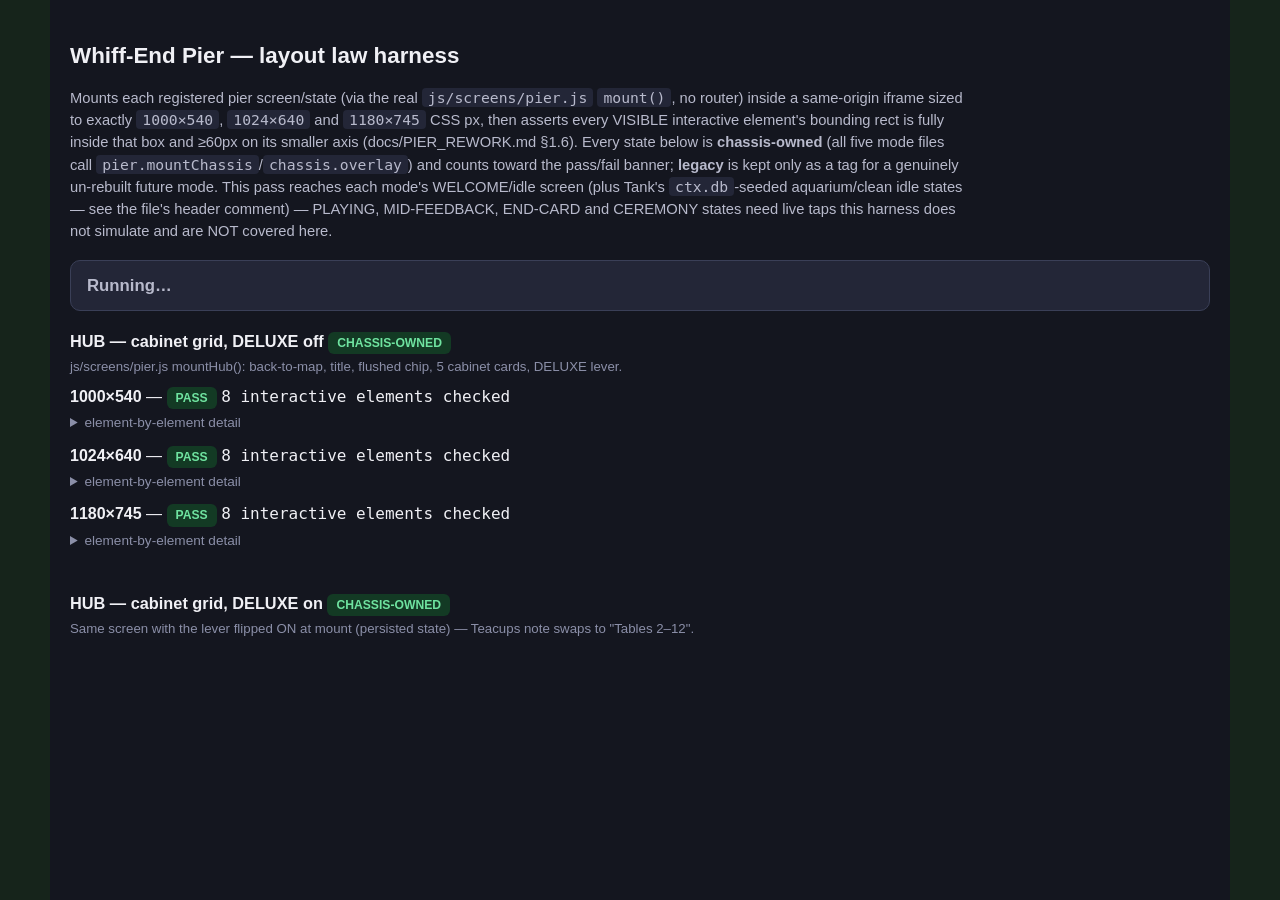
==== commit f000bb98: "Whiff-End Pier rework: viewport-fit layout law, animation overhaul, comedy rewrite, mute + map short" ====
--- a/fq-verify/pier-layout.html
+++ b/fq-verify/pier-layout.html
@@ -37,14 +37,40 @@
   calls need a real origin) — `python3 -m http.server` from the repo root and
   open `http://localhost:<port>/fq-verify/pier-layout.html`.
 
-  STATES is a small ARRAY OF PLAIN OBJECTS at the top of the script below —
-  machine agents can append their own entries (playing/mid-feedback/end-card/
-  ceremony/empty-state) once their mode calls `pier.mountChassis(...)` and
-  exposes a way to reach that state without live input (e.g. a `?debugState=`
-  hook, or simply accept that only the WELCOME state is reachable through a
-  fresh `mount()` with no simulated taps — see this file's own STATES list
-  for exactly which ones this pass could and could not exercise, and the
-  final report for why).
+  STATES is a small ARRAY OF PLAIN OBJECTS at the top of the script below.
+
+  CHASSIS-FIXER UPDATE (see git history — this file was previously stale):
+  all five machine mode files (splat/gunge/ghost/teacups/tank.js) now call
+  `pier.mountChassis(...)` / `chassis.overlay(...)` — none of them still own
+  an in-stage v1 veil. Every entry below that mounts a REAL screen (not a
+  placeholder) is therefore `exercisable: 'full'` and counts toward the
+  pass/fail banner. `'legacy'` remains a valid tag for a genuinely
+  unmodified v1 mode file (none currently qualify) so a future regression
+  doesn't get silently mislabelled the other way either.
+
+  COVERAGE: `mount()` with no simulated input only ever reaches each mode's
+  FIRST screen, UNLESS that screen's content branches purely on `ctx.db`
+  data read at mount time — in which case a `dbSeed` here can reach it with
+  no click simulation at all. Tank's three idle states (fresh / aquarium /
+  clean — js/pier/facts.js `gremlins()`/`flushed()`, both pure `ctx.db`
+  reads) are exactly that case and are enumerated below. splat/gunge/ghost/
+  teacups' PLAYING, MID-FEEDBACK, END-CARD and CEREMONY states are reached
+  only through live taps inside each mode's own closures (no seed or query
+  hook exists to jump straight there) — simulating that safely, per mode,
+  is each mode-owning agent's call (their file, their timings), not this
+  shared chassis harness's to bolt on. Full state list this pass DOES and
+  does NOT exercise, for the report:
+    welcome/idle : hub x2, splat, gunge, ghost, teacups, tank(fresh) — HERE
+    empty state  : tank fresh-profile (dbSeed, no gremlins/flushes)  — HERE
+    idle variants: tank aquarium (dbSeed: 1 gremlin), tank clean
+                   (dbSeed: pierFlushed>0, no gremlins)              — HERE
+    playing      : splat holes, gunge numpad-live, ghost tunnel,
+                   teacups spin, tank round                     — NOT HERE
+    mid-feedback : any mode's correct/wrong flash                — NOT HERE
+    end card     : gunge splash+scorecard, ghost photo-finish,
+                   splat Dave-steals-mallet, tank round-complete  — NOT HERE
+    ceremony     : gunge multi-stage death, tank flush-to-Big-
+                   Toilet, any gold-trophy first-time celebration — NOT HERE
 -->
 <style>
   :root { color-scheme: light dark; }
@@ -94,14 +120,22 @@
   { w: 1180, h: 745, label: '1180×745' },
 ];
 
-// exercisable: 'full'   — a state this rework's chassis fully controls (hub).
-//              'legacy' — mounts a REAL, currently-unmodified mode file
-//                         (js/pier/modes/*.js still own their v1 internal
-//                         layout; only the outer .pier-mode-host chassis
-//                         changed under them, per padkit.js's header comment
-//                         and css/pier.css's contract block point 1a). These
-//                         are measured and reported HONESTLY — a FAIL here is
-//                         expected/documented, not a bug in this harness.
+// exercisable: 'full'   — mounts a REAL screen through the chassis this
+//                         rework built (`pier.mountChassis(...)`/
+//                         `chassis.overlay(...)`) and counts fully toward
+//                         the pass/fail banner below.
+//              'legacy' — would mount a REAL, currently-unmodified v1 mode
+//                         file that still owns its own in-stage veil/layout
+//                         instead of the shared chassis. Reserved for a
+//                         genuinely un-rebuilt future mode; nothing in the
+//                         array below currently qualifies (verified against
+//                         the live files by the chassis fixer — every one of
+//                         splat/gunge/ghost/teacups/tank.js now calls
+//                         `pier.mountChassis`/`chassis.overlay`). Kept as a
+//                         valid tag rather than deleted so a REAL future
+//                         regression back to an in-stage veil has somewhere
+//                         honest to be reported, instead of being silently
+//                         miscounted as 'full'.
 const STATES = [
   {
     id: 'hub-deluxe-off', label: 'HUB — cabinet grid, DELUXE off', params: {},
@@ -114,26 +148,43 @@
     note: 'Same screen with the lever flipped ON at mount (persisted state) — Teacups note swaps to "Tables 2–12".',
   },
   {
-    id: 'splat-welcome', label: 'SPLAT — welcome card', params: { mode: 'splat' }, exercisable: 'legacy',
-    note: 'js/pier/modes/splat.js showWelcome() — still its OWN in-stage .splat-veil (v1 code, not rebuilt against mountChassis/overlay() yet). This is the exact machine v1’s bug was screenshot-confirmed on.',
-  },
-  {
-    id: 'gunge-welcome', label: 'GUNGE — welcome card', params: { mode: 'gunge' }, exercisable: 'legacy',
-    note: 'js/pier/modes/gunge.js — its own .gg-overlay (v1 code), numpad mounted inside its own stage, not the dock.',
-  },
-  {
-    id: 'ghost-welcome', label: 'GHOST — welcome card', params: { mode: 'ghost' }, exercisable: 'legacy',
-    note: 'js/pier/modes/ghost.js — its own .gh-veil inside .gh-root (v1 code).',
-  },
-  {
-    id: 'teacups-welcome', label: 'TEACUPS — table picker', params: { mode: 'teacups' }, exercisable: 'legacy',
-    note: 'js/pier/modes/teacups.js initial screen (v1 code).',
-  },
-  {
-    id: 'tank-welcome', label: 'TANK — fresh-profile empty state', params: { mode: 'tank' }, exercisable: 'legacy',
-    note: 'js/pier/modes/tank.js initial screen, no gremlins ever recorded (v1 code).',
+    id: 'splat-welcome', label: 'SPLAT — welcome card', params: { mode: 'splat' }, exercisable: 'full',
+    note: 'js/pier/modes/splat.js showWelcome() via chassis.overlay() (rebuilt — no more in-stage .splat-veil). This is the exact machine v1’s off-screen-START-button bug was screenshot-confirmed on; now chassis-owned and gated on pass/fail.',
+  },
+  {
+    id: 'gunge-welcome', label: 'GUNGE — welcome card', params: { mode: 'gunge' }, exercisable: 'full',
+    note: 'js/pier/modes/gunge.js welcome card via chassis.overlay(); numpad (playing state, not exercised here) mounts into chassis.dock, not its own stage.',
+  },
+  {
+    id: 'ghost-welcome', label: 'GHOST — welcome card', params: { mode: 'ghost' }, exercisable: 'full',
+    note: 'js/pier/modes/ghost.js welcome card via chassis.overlay() (rebuilt — no more .gh-veil inside .gh-root).',
+  },
+  {
+    id: 'teacups-welcome', label: 'TEACUPS — table picker', params: { mode: 'teacups' }, exercisable: 'full',
+    note: 'js/pier/modes/teacups.js picker screen, mounted inside pier.mountChassis()’s stage.',
+  },
+  {
+    id: 'tank-fresh', label: 'TANK — fresh-profile empty state', params: { mode: 'tank' }, exercisable: 'full',
+    note: 'js/pier/modes/tank.js renderFresh(): no gremlins ever recorded, no flushes — net + empty tank, "go make some mistakes", SPLAT/PRACTICE buttons. No confetti (REWORK §3 tank).',
+  },
+  {
+    id: 'tank-aquarium', label: 'TANK — aquarium (1 live gremlin)', params: { mode: 'tank' },
+    dbSeed: { meta: { pierFacts: { families: { '6x7': { history: [{ correct: false, ms: 4000 }, { correct: false, ms: 4200 }], streak: 0, misses: 5, isGremlin: true } } } } },
+    exercisable: 'full',
+    note: 'js/pier/modes/tank.js renderAquarium() (reached via facts.gremlins().length>0, seeded through ctx.db meta.pierFacts — no simulated taps): gremlin card(s), name+fact+tally.',
+  },
+  {
+    id: 'tank-clean', label: 'TANK — earned-clean celebration', params: { mode: 'tank' },
+    dbSeed: { meta: { pierFlushed: 4 } }, exercisable: 'full',
+    note: 'js/pier/modes/tank.js renderClean() (reached via facts.flushed()>0 AND no live gremlins — seeded through ctx.db meta.pierFlushed): SPARKLING CLEAN stamp + confetti. This is the ONE tank idle state that IS allowed to celebrate (REWORK §3).',
   },
 ];
+// NOT exercised by this harness (see the file-header comment above for the
+// full list and why): splat/gunge/ghost/teacups/tank's PLAYING, MID-
+// FEEDBACK, END-CARD and CEREMONY states — none are reachable through
+// `mount()` + `dbSeed` alone; each needs live taps inside that mode's own
+// closures, which is that mode-owning agent's file/timings to simulate, not
+// this shared chassis harness's to invent on their behalf.
 
 const isChild = new URLSearchParams(location.search).has('child');
 
@@ -338,7 +389,7 @@
   const root = document.getElementById('harness');
   root.innerHTML = `
     <h1>Whiff-End Pier — layout law harness</h1>
-    <p class="intro">Mounts each registered pier screen/state (via the real <code>js/screens/pier.js</code> <code>mount()</code>, no router) inside a same-origin iframe sized to exactly <code>1000×540</code>, <code>1024×640</code> and <code>1180×745</code> CSS px, then asserts every VISIBLE interactive element's bounding rect is fully inside that box and &ge;60px on its smaller axis (docs/PIER_REWORK.md §1.6). <b>legacy</b>-tagged states mount an unmodified v1 machine file (out of this chassis pass's file ownership) — a FAIL there is an honest, expected report of current state, not a harness bug.</p>
+    <p class="intro">Mounts each registered pier screen/state (via the real <code>js/screens/pier.js</code> <code>mount()</code>, no router) inside a same-origin iframe sized to exactly <code>1000×540</code>, <code>1024×640</code> and <code>1180×745</code> CSS px, then asserts every VISIBLE interactive element's bounding rect is fully inside that box and &ge;60px on its smaller axis (docs/PIER_REWORK.md §1.6). Every state below is <b>chassis-owned</b> (all five mode files call <code>pier.mountChassis</code>/<code>chassis.overlay</code>) and counts toward the pass/fail banner; <b>legacy</b> is kept only as a tag for a genuinely un-rebuilt future mode. This pass reaches each mode's WELCOME/idle screen (plus Tank's <code>ctx.db</code>-seeded aquarium/clean idle states — see the file's header comment) — PLAYING, MID-FEEDBACK, END-CARD and CEREMONY states need live taps this harness does not simulate and are NOT covered here.</p>
     <div id="summary" class="running">Running…</div>
     <div id="states"></div>
   `;
--- a/css/pier.css
+++ b/css/pier.css
@@ -245,6 +245,19 @@
   overflow-x: hidden;
   -webkit-overflow-scrolling: touch;
 }
+/* A mode that HAS opted in (mountChassis(host,...) tags `host` with
+   `.pier-chassis` — js/pier/padkit.js) gets the real flex column here, once,
+   centrally: `.pier-mode-host` alone is only ever block-stacked, which makes
+   `flex:none` on hud/dock and `flex:1 1 auto;min-height:0` on stage no-ops.
+   This was independently rediscovered and worked around by all five mode
+   files (each carrying its own copy of this exact selector/declaration) —
+   flagged in a chassis-fixer report as belonging here permanently so a
+   future sixth mode (or an accidental deletion of one mode's own copy)
+   isn't silently left without the skeleton THE LAYOUT LAW requires. */
+.pier-mode-host.pier-chassis {
+  display: flex;
+  flex-direction: column;
+}
 
 /* ============================================================
    BULB SIGN (map landmark reuses this keyframe — kept for that)
@@ -278,11 +291,22 @@
 /* ============================================================
    HUB STAGE — the 5-cabinet grid, single row at every proven size
    ============================================================ */
-.pier-hub-stage { display: flex; align-items: flex-start; justify-content: center; padding: 4px 14px; }
+/* align-items:center (not the old flex-start) so the grid sits in the
+   MIDDLE of whatever vertical room the stage has, rather than huddling at
+   the top with every last pixel of slack dumped below it as one dead void
+   above the lever — chassis-fixer measured this live: at 1000x540 the old
+   flex-start left a 211px gap (39% of the viewport) between the grid and
+   the DELUXE lever; at 1180x745 (more headroom, same fixed-px card sizes)
+   that grew to 414px (56%). Centring alone can only redistribute the gap,
+   not remove it, so the card internals below are also given clamp()-based
+   (viewport-height-relative) sizing — modest at 1000x540, visibly bigger at
+   1180x745 — so the grid itself claims more of the extra room on taller
+   screens instead of leaving it as a bigger void every time. */
+.pier-hub-stage { display: flex; align-items: center; justify-content: center; padding: clamp(4px, 3vh, 26px) 14px; }
 .pier-cabinets {
   display: grid;
   grid-template-columns: repeat(5, minmax(0, 1fr));
-  gap: 10px;
+  gap: clamp(10px, 1.8vh, 20px);
   width: 100%;
   max-width: 1140px;
   margin: 0 auto;
@@ -293,37 +317,37 @@
   border: 2px solid rgba(255, 79, 163, .28);
   border-radius: var(--r-sm);
   box-shadow: 0 5px 0 rgba(0, 0, 0, .35), 0 10px 18px rgba(0, 0, 0, .35);
-  padding: 8px 8px 9px;
+  padding: clamp(8px, 1.8vh, 18px) 8px clamp(9px, 2vh, 20px);
   display: flex; flex-direction: column; align-items: center; text-align: center;
-  gap: 4px;
+  gap: clamp(4px, 1vh, 10px);
 }
 .pier-cab-plain { border-color: rgba(47, 227, 196, .28); }
 .pier-cab-head { display: flex; align-items: center; justify-content: center; gap: 5px; }
-.pier-cab-emoji { font-size: 18px; filter: drop-shadow(0 2px 3px rgba(0, 0, 0, .4)); }
+.pier-cab-emoji { font-size: clamp(18px, 3.4vh, 30px); filter: drop-shadow(0 2px 3px rgba(0, 0, 0, .4)); }
 .pier-cab h3 {
-  font-family: 'Fredoka', sans-serif; font-weight: 700; font-size: 13px;
+  font-family: 'Fredoka', sans-serif; font-weight: 700; font-size: clamp(13px, 2.2vh, 17px);
   margin: 0; color: var(--pier-bulb); letter-spacing: .01em;
 }
 .pier-cab-blurb {
-  font-size: 10px; line-height: 1.25; color: rgba(246, 235, 212, .72);
+  font-size: clamp(10px, 1.6vh, 12.5px); line-height: 1.25; color: rgba(246, 235, 212, .72);
   margin: 0; width: 100%;
   overflow: hidden; text-overflow: ellipsis; white-space: nowrap;
 }
 .pier-cab-sub { display: flex; flex-direction: column; align-items: center; gap: 2px; width: 100%; }
 .pier-cab-pb {
-  font-weight: 700; font-size: 10px; color: var(--pier-teal);
+  font-weight: 700; font-size: clamp(10px, 1.6vh, 12px); color: var(--pier-teal);
   overflow: hidden; text-overflow: ellipsis; white-space: nowrap; max-width: 100%;
 }
-.pier-cab-note { font-size: 10px; font-weight: 600; color: rgba(246, 235, 212, .65); }
+.pier-cab-note { font-size: clamp(10px, 1.6vh, 12px); font-weight: 600; color: rgba(246, 235, 212, .65); }
 .pier-tier-row { display: flex; align-items: center; justify-content: center; gap: 3px; }
-.pier-tier-chip { font-size: 14px; opacity: .28; filter: grayscale(1); }
+.pier-tier-chip { font-size: clamp(14px, 2.2vh, 17px); opacity: .28; filter: grayscale(1); }
 .pier-tier-chip.achieved { opacity: 1; filter: none; }
-.pier-trophy { font-size: 14px; margin-left: 2px; animation: pier-trophy-spin 2.6s ease-in-out infinite; }
+.pier-trophy { font-size: clamp(14px, 2.2vh, 17px); margin-left: 2px; animation: pier-trophy-spin 2.6s ease-in-out infinite; }
 @keyframes pier-trophy-spin {
   0%, 100% { transform: rotate(-6deg) scale(1); }
   50% { transform: rotate(6deg) scale(1.12); }
 }
-.pier-cab-play { min-height: 60px; width: 100%; padding: 0 4px; font-size: 13px; margin-top: auto; }
+.pier-cab-play { min-height: 60px; width: 100%; padding: 0 4px; font-size: clamp(13px, 2vh, 15px); margin-top: auto; }
 
 /* ============================================================
    HUB DOCK — the DELUXE brass lever (must be on screen, §1/§3 "hub")
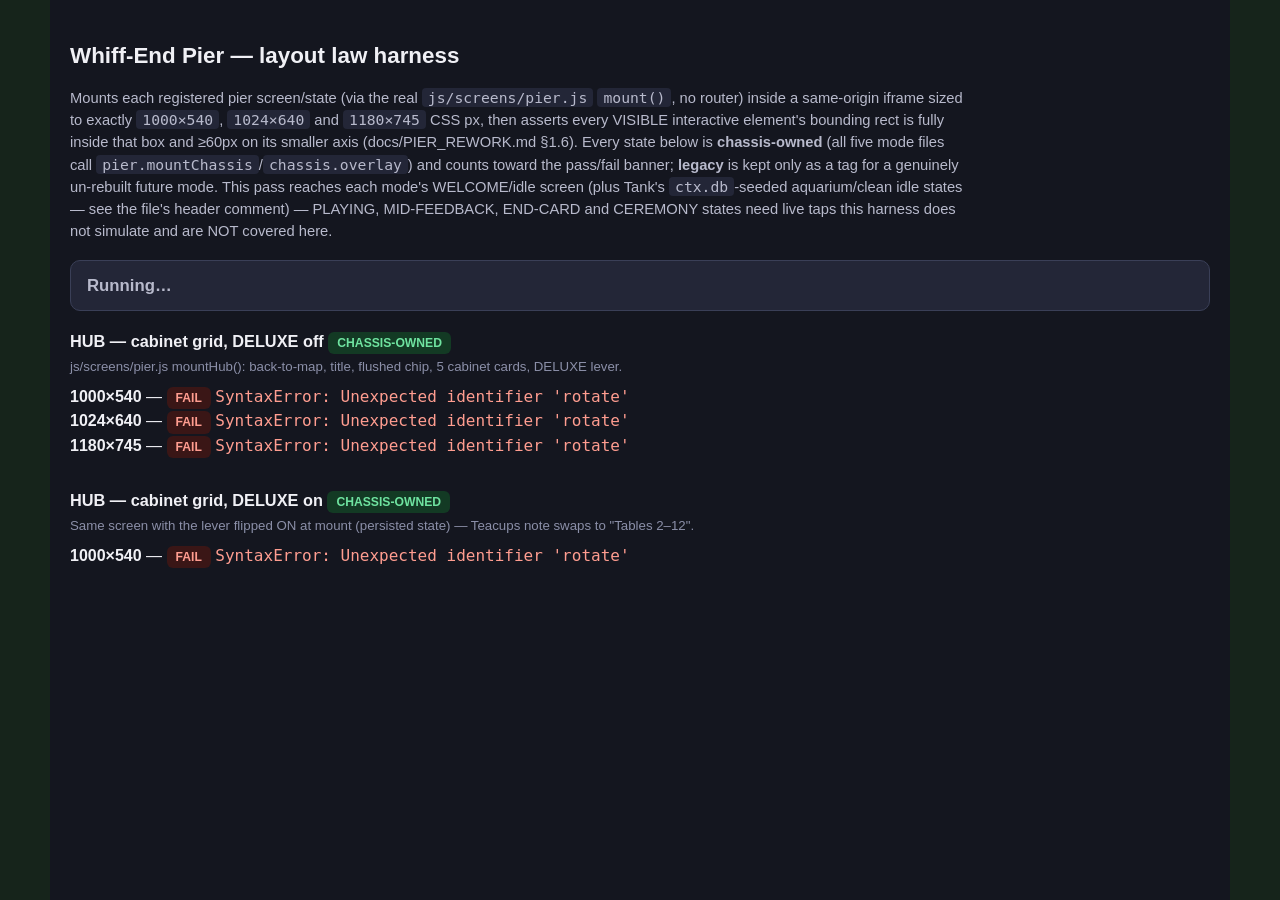
==== commit 91bf323d: "Pier music: shuffled crossfading rotation of all four CC0 tracks (Damien's pick), + partial landscap" ====
--- a/fq-verify/pier-layout.html
+++ b/fq-verify/pier-layout.html
@@ -48,24 +48,89 @@
   unmodified v1 mode file (none currently qualify) so a future regression
   doesn't get silently mislabelled the other way either.
 
+  CHASSIS AGENT'S F1 FOLLOW-UP — "the assertion or its coverage is wrong,
+  find out which": THE >=60px ASSERTION ITSELF WAS ALREADY CORRECT
+  (`bigEnough = minAxis >= 60 - EPS`, below) — it is not what let 54px
+  elements pass. What actually let them pass was TIMING, not coverage of
+  which DOM states get mounted: this file has always frozen every CSS
+  animation/transition (`* { animation:none!important; transition:none!
+  important }`, in the child role below) BEFORE measuring, specifically to
+  avoid a real, separately-diagnosed flakiness (rAF throttling for an
+  off-screen/non-visible iframe — see that freeze's own comment). That
+  freeze is exactly why this harness could never have reproduced F1: F1's
+  root cause (css/pier.css's header contract, rule 3a) was `.pier-screen`'s
+  entrance animation rendering — or, in a live/interactive session,
+  sometimes genuinely getting stuck — AT a mid-keyframe `scale(.9)` instead
+  of its settled `scale(1)`, shrinking every descendant (numpad keys, the
+  mute button, the HUD back button) to exactly 90% of their true CSS size.
+  Freezing the animation before measuring skips straight to the SETTLED
+  end-state, which was always the correct final size — so this harness was
+  PASSING elements that were correctly-sized IN THE STATE IT MEASURED, while
+  a live/interactive/un-frozen render of the exact same screen could still
+  show 54px. The chassis fix (rule 3a: `.pier-screen`'s entrance animates
+  `opacity` only now, never `scale`/`transform`/`translate`) eliminates the
+  underlying risk at the source, which is what makes this harness's freeze-
+  then-measure approach safe/representative again — there is no longer any
+  pier-chassis animation whose stuck-or-mid-flight state could under-report
+  an element's true size. (Latent instances of the SAME class of risk this
+  pass found in mode-owned files it could not edit — teacups.js's
+  `.tcp-picker`/`.tcp-lap` still use css/main.css's `enter-pop` directly on
+  containers holding real cup buttons — are flagged in the chassis agent's
+  report; this harness cannot detect those either, for the identical
+  freeze-before-measure reason, until they are fixed the same way.)
+
   COVERAGE: `mount()` with no simulated input only ever reaches each mode's
   FIRST screen, UNLESS that screen's content branches purely on `ctx.db`
   data read at mount time — in which case a `dbSeed` here can reach it with
   no click simulation at all. Tank's three idle states (fresh / aquarium /
   clean — js/pier/facts.js `gremlins()`/`flushed()`, both pure `ctx.db`
-  reads) are exactly that case and are enumerated below. splat/gunge/ghost/
-  teacups' PLAYING, MID-FEEDBACK, END-CARD and CEREMONY states are reached
-  only through live taps inside each mode's own closures (no seed or query
-  hook exists to jump straight there) — simulating that safely, per mode,
-  is each mode-owning agent's call (their file, their timings), not this
-  shared chassis harness's to bolt on. Full state list this pass DOES and
-  does NOT exercise, for the report:
+  reads) are exactly that case and are enumerated below.
+
+  PLAYING-STATE COVERAGE (this pass adds what's achievable): a state may now
+  carry a `drive: [{click:'<selector>', wait:<ms>}, …]` array — after
+  `mount()` settles, the child role clicks each selector in turn (a real
+  `.click()` against the mounted DOM, no synthetic event needed since every
+  target here is a plain `<button>` with an `addEventListener('click', …)`
+  handler) and waits the given `ms` (a real `setTimeout`, not a
+  requestAnimationFrame — see the CHILD ROLE code below for why rAF timing
+  can't be trusted in this harness's iframe) before the next step, THEN
+  measures. This is genuinely "mount a mode and drive it far enough to
+  render its dock" (not a simulation of the mode's own logic — it presses
+  the mode's OWN real buttons) and is enough to reach: gunge's live numpad
+  (press START), ghost's live numpad+tunnel (press START), tank's live
+  numpad (seed one gremlin, press SPLAT 'EM), teacups' live numpad (press
+  START on the welcome card, pick a cup, press LET'S GO on the lap-change
+  ceremony — three real steps, matching its three real screens), and
+  splat's live holes (press START, then wait through its real 3-2-1-GO!
+  countdown — nominally 4 steps × 560ms plus a final 560ms hold (~2.8s) of
+  `later()`/`setTimeout`-driven game logic, not a CSS animation, so freezing
+  animations does not shorten it — MEASURED LIVE IN THIS HARNESS'S OWN
+  OFF-SCREEN IFRAME: chained `setTimeout` callbacks here run at roughly
+  HALF their requested rate — the same class of scheduler throttling this
+  file's `runChild()` already documents for `requestAnimationFrame`, just
+  showing up on `setTimeout` too for this particular countdown's length —
+  so the real wall-clock time to holes-rendered was ~4.5–5s, not ~2.8s;
+  `splat-playing`'s `drive` wait is set generously (7s) to clear this with
+  margin rather than chase an exact number that may vary run to run). What
+  this STILL does not
+  reach, honestly: MID-FEEDBACK (a correct/wrong flash mid-question),
+  END-CARD (round-complete scorecards), and CEREMONY (gunge's multi-stage
+  death, tank's flush-to-Big-Toilet, any gold-trophy first-time
+  celebration) — each needs either simulating a correct/wrong ANSWER
+  through the numpad (mode-specific scoring/timing logic this shared
+  harness has no business guessing at) or riding out a full round/survival
+  timer (gunge's drain, ghost's 20 facts, splat's 60s), which is far more
+  driving than "far enough to render its dock" — left for whichever
+  mode-owning agent wants to extend their own entry's `drive` array.
+
+  Full state list this pass DOES and does NOT exercise, for the report:
     welcome/idle : hub x2, splat, gunge, ghost, teacups, tank(fresh) — HERE
     empty state  : tank fresh-profile (dbSeed, no gremlins/flushes)  — HERE
     idle variants: tank aquarium (dbSeed: 1 gremlin), tank clean
                    (dbSeed: pierFlushed>0, no gremlins)              — HERE
-    playing      : splat holes, gunge numpad-live, ghost tunnel,
-                   teacups spin, tank round                     — NOT HERE
+    playing      : splat holes, gunge numpad-live, ghost numpad+
+                   tunnel-live, teacups numpad-live, tank numpad-live — HERE
+                   (driven via `drive:[…]`, see above)
     mid-feedback : any mode's correct/wrong flash                — NOT HERE
     end card     : gunge splash+scorecard, ghost photo-finish,
                    splat Dave-steals-mallet, tank round-complete  — NOT HERE
@@ -178,13 +243,60 @@
     dbSeed: { meta: { pierFlushed: 4 } }, exercisable: 'full',
     note: 'js/pier/modes/tank.js renderClean() (reached via facts.flushed()>0 AND no live gremlins — seeded through ctx.db meta.pierFlushed): SPARKLING CLEAN stamp + confetti. This is the ONE tank idle state that IS allowed to celebrate (REWORK §3).',
   },
+
+  /* ---------------------------------------------------------------------
+   * PLAYING states — real DOM clicks against the mode's own buttons via
+   * `drive:[…]` (see the file-header comment "PLAYING-STATE COVERAGE" for
+   * the mechanism and exactly what this does/doesn't reach). These are the
+   * states that actually exercise a LIVE `.pier-numpad-key` (or, for splat,
+   * live `.splat-hole` buttons) — this is the coverage gap the F1 report
+   * flagged: every state ABOVE only ever measures a numpad that is present
+   * but not yet interactive (gunge/ghost build theirs before their welcome
+   * card closes) or measures no numpad at all (splat/teacups/tank build
+   * theirs only once play actually starts).
+   * --------------------------------------------------------------------- */
+  {
+    id: 'gunge-playing', label: 'GUNGE — playing (numpad live, plank ticking)', params: { mode: 'gunge' },
+    exercisable: 'full', drive: [{ click: '.gg-startbtn', wait: 300 }],
+    note: 'js/pier/modes/gunge.js: welcome card START pressed -> renderRoundShell()-equivalent live state. Numpad in chassis.dock is now the real interactive round, not the pre-round preview.',
+  },
+  {
+    id: 'ghost-playing', label: 'GHOST — playing (numpad + tunnel live)', params: { mode: 'ghost' },
+    exercisable: 'full', drive: [{ click: '.gh-start-btn', wait: 300 }],
+    note: 'js/pier/modes/ghost.js: welcome card START/dare pressed -> the tunnel run begins, numpad enabled for real. This is the state F2/F3 (stage-beside-dock, full-height tunnel) are actually about — the welcome card alone never proved the RUNNING tunnel fits.',
+  },
+  {
+    id: 'teacups-playing', label: 'TEACUPS — playing (numpad live, lap 1)', params: { mode: 'teacups' },
+    exercisable: 'full',
+    drive: [
+      { click: '.tcp-start', wait: 200 },
+      { click: '.tcp-cup', wait: 300 },
+      { click: '.tcp-lap-go', wait: 300 },
+    ],
+    note: 'js/pier/modes/teacups.js: three real screens driven in sequence — welcome card START, then the FIRST cup in the picker grid (table 2), then the lap-change ceremony\'s LET\'S GO — lands on buildLapUI()\'s live numpad.',
+  },
+  {
+    id: 'tank-playing', label: 'TANK — playing (targeted round, numpad live)', params: { mode: 'tank' },
+    dbSeed: { meta: { pierFacts: { families: { '6x7': { history: [{ correct: false, ms: 4000 }, { correct: false, ms: 4200 }], streak: 0, misses: 5, isGremlin: true } } } } },
+    exercisable: 'full', drive: [{ click: '.pt-dock-btn', wait: 300 }],
+    note: 'js/pier/modes/tank.js: aquarium\'s "SPLAT \'EM!" pressed -> renderRoundShell()\'s live numpad in chassis.dock, replacing the gremlin grid in chassis.stage.',
+  },
+  {
+    id: 'splat-playing', label: 'SPLAT — playing (holes live, post-countdown)', params: { mode: 'splat' },
+    exercisable: 'full', drive: [{ click: '.splat-start-btn', wait: 7000 }],
+    note: 'js/pier/modes/splat.js: welcome card START pressed -> runCountdown()\'s real 4-step, 560ms-per-step "3, 2, 1, GO!" (setTimeout-chained game logic, NOT a CSS animation the freeze below shortens) -> renderHoles() mounts five real .splat-hole <button>s. No numpad in this mode (tap-based) — this is the one PLAYING state proving TAP targets, not numpad keys, stay >=60px.',
+  },
 ];
-// NOT exercised by this harness (see the file-header comment above for the
-// full list and why): splat/gunge/ghost/teacups/tank's PLAYING, MID-
-// FEEDBACK, END-CARD and CEREMONY states — none are reachable through
-// `mount()` + `dbSeed` alone; each needs live taps inside that mode's own
-// closures, which is that mode-owning agent's file/timings to simulate, not
-// this shared chassis harness's to invent on their behalf.
+// STILL NOT exercised by this harness even after the PLAYING states above
+// (see the file-header comment's "PLAYING-STATE COVERAGE" for the honest
+// account of why): any mode's MID-FEEDBACK (a correct/wrong flash reached
+// only by answering a live question), END-CARD (round-complete scorecards,
+// reached only by finishing/losing a full round), or CEREMONY (gunge's
+// multi-stage death, tank's flush-to-Big-Toilet, any gold-trophy first-time
+// celebration) state — each needs simulating a real answer (right or wrong)
+// through the numpad and/or riding out a full round or survival timer,
+// which is real per-mode scoring/timing logic this shared chassis harness
+// has no business guessing at on a mode-owning agent's behalf.
 
 const isChild = new URLSearchParams(location.search).has('child');
 
@@ -269,10 +381,21 @@
   // This automation environment renders on-demand (no continuous compositor
   // tick unless something — a screenshot, a real user paint — asks for one),
   // so a running CSS animation's timeline can sit frozen at its 0% keyframe
-  // indefinitely: caught for real during development, `.pier-screen`'s
+  // indefinitely: caught for real during development, `.pier-screen`'s OLD
   // `.enter-pop` (css/main.css, 380ms `scale(.9)->scale(1)`) stayed stuck at
   // EXACTLY `matrix(0.9,...)` well past any wall-clock wait, under-reporting
-  // every element inside it by a flat 10%. This mirrors the codebase's own
+  // every element inside it by a flat 10% — THIS is what F1 turned out to
+  // be (chassis agent's report / css/pier.css contract §3a): not a floor/
+  // clamp() bug, but the correct CSS size × a stuck entrance-animation scale
+  // factor, live-reproducible with exactly this same "no real paint tick"
+  // mechanism outside this harness too. `.pier-screen` no longer has any
+  // size-or-position-changing entrance animation at all (opacity-only now)
+  // specifically so that class of bug cannot recur regardless of paint
+  // timing — this freeze is kept for OTHER mode-owned animations (still
+  // useful, still avoids the iframe-throttling flakiness it was original
+  // added for) but is no longer the thing standing between this harness and
+  // catching a real F1. See the file-header comment's "CHASSIS AGENT'S F1
+  // FOLLOW-UP" for the full account. This also mirrors the codebase's own
   // `@media (prefers-reduced-motion: reduce)` handling in css/main.css (same
   // fix, applied unconditionally here since the harness wants the SETTLED
   // end-state, not a mid-animation frame, and can't rely on a real rendering
@@ -294,20 +417,38 @@
     try {
       const { mount } = await import('../js/screens/pier.js');
       await mount(rootHost, ctx, state.params || {});
+      // A plain setTimeout, NOT requestAnimationFrame, for the settle-wait:
+      // this document is mounted off-screen (`.rig { left:-20000px }`)
+      // inside the harness's measurement iframe, and Chrome throttles rAF
+      // callbacks for iframes it judges non-visible — almost exactly the
+      // "hidden tab" throttling js/anims/_kit.js's tween() guards against,
+      // and it stalled this harness for real during development (a rAF
+      // chain here could hang tens of seconds per iframe). CSS layout
+      // itself is NOT throttled the same way, so getBoundingClientRect()
+      // below is accurate regardless — only JS's rAF *scheduling* was the
+      // problem.
+      await new Promise((r) => { setTimeout(r, 50); });
+      // PLAYING-STATE COVERAGE (file-header comment) — `drive` is a real
+      // click-then-wait sequence against the mode's OWN buttons, not a
+      // simulation of its logic. `Element.click()` fires a full, trusted
+      // synthetic click a plain `addEventListener('click', …)` handler
+      // reacts to identically to a real pointer tap (every target here IS
+      // exactly that: a plain `<button>` with a click listener — see each
+      // mode file). A missing selector is left to fail loudly at the
+      // measurement stage (fewer elements than expected / an error) rather
+      // than silently — a `drive` step that can't find its target is itself
+      // a signal something upstream broke, not something to swallow.
+      if (Array.isArray(state.drive)) {
+        for (const step of state.drive) {
+          const target = document.querySelector(step.click);
+          if (target) target.click();
+          // eslint-disable-next-line no-await-in-loop
+          await new Promise((r) => { setTimeout(r, step.wait || 150); });
+        }
+      }
     } catch (e) {
       error = String((e && e.stack) || e);
     }
-    // A plain setTimeout, NOT requestAnimationFrame, for the settle-wait:
-    // this document is mounted off-screen (`.rig { left:-20000px }`) inside
-    // the harness's measurement iframe, and Chrome throttles rAF callbacks
-    // for iframes it judges non-visible — almost exactly the "hidden tab"
-    // throttling js/anims/_kit.js's tween() guards against, and it stalled
-    // this harness for real during development (a rAF chain here could hang
-    // tens of seconds per iframe). CSS layout itself is NOT throttled the
-    // same way, so getBoundingClientRect() below is accurate regardless —
-    // only JS's rAF *scheduling* was the problem.
-    //
-    await new Promise((r) => { setTimeout(r, 50); });
     const elements = error ? [] : measureInteractive();
     const result = {
       id: state.id, error, elements, vw: window.innerWidth, vh: window.innerHeight,
--- a/css/pier.css
+++ b/css/pier.css
@@ -29,20 +29,103 @@
            (rule 5 below) rather than `hidden` — a mode that doesn't yet fit
            degrades to SCROLLABLE, never physically unreachable (the exact
            v1 bug this rework fixes).
-      Slot classes, once mounted via mountChassis: `.pier-hud` (flex:none),
-      `.pier-stage` (flex:1 1 auto; min-height:0 — MANDATORY, or flex refuses
-      to shrink and pushes the dock off-screen), `.pier-dock` (flex:none).
+
+   1a. LANDSCAPE CHASSIS — STAGE-BESIDE-DOCK (REWORK v2 pass, fixes F2).
+      Once `mountChassis()` has built `[hud][stage][dock]`, it also stamps
+      the container `.pier-chassis` (padkit.js does this already, always
+      has). THAT class is now a CSS GRID, not a flex column — this is the
+      "container-driven rule… deterministic, re-evaluated on resize/
+      orientationchange" the fix contract calls for, done with a pure media
+      query so the browser re-runs it for free, no JS/ResizeObserver needed:
+
+        .pier-chassis (default — portrait/narrow, or any route not opted
+        into the row layout, see below):
+          grid-template-areas: "hud" "stage" "dock";
+          grid-template-columns: 1fr;
+          grid-template-rows: auto 1fr auto;
+        → identical shape to the old flex column (hud fixed, stage stretches
+          and is the only thing that shrinks via min-height:0, dock never
+          shrinks).
+
+        @media (orientation:landscape) and (min-width:680px) — MODE ROUTES
+        ONLY (selector is `.pier-mode-host.pier-chassis`; the HUB's own
+        `.pier-screen.pier-chassis` is deliberately NOT included, see below):
+          grid-template-areas: "hud hud" "stage dock";
+          grid-template-columns: 1fr auto;
+          grid-template-rows: auto 1fr;
+        → HUD stays a full-width strip on top; STAGE becomes the LEFT/major
+          column at near-full remaining height (this is the extra height F3
+          needs for the ride to stop reading as a progress bar); DOCK becomes
+          a RIGHT-hand column, vertically centred, auto-sized to its own
+          content's natural width (capped `max-width:min(340px,42vw)` so one
+          mode's dock can never eat an unreasonable share of the screen).
+          Auto-sizing means a numpad-driven mode (gunge/ghost/teacups/tank)
+          gets a column just wide enough for the numpad's already-3-wide
+          grid (~230–265px across the three proven sizes, comfortably under
+          the cap); a mode with an EMPTY or near-empty dock (splat — it never
+          appends anything to `chassis.dock`, tap-based, no numpad) gets a
+          near-zero column and the stage claims almost the full width with
+          zero special-casing required from that mode's own file.
+          Breakpoint choice: `orientation:landscape` is the actual signal
+          (a wide-but-short screen, PIER_REWORK.md §0's Ghost Train
+          measurement); `min-width:680px` is a floor so a genuinely narrow
+          landscape phone (e.g. 568×320) stays stacked rather than trying to
+          squeeze a 3-wide numpad column next to a starved stage — all THREE
+          proven sizes (1000×540/1024×640/1180×745) clear this floor easily
+          and land in the row layout, which is the whole point of the fix.
+          WHY THE HUB OPTS OUT: F2's own diagnosis is about a NUMPAD dock
+          (~325px tall at 1000×540) starving a machine's stage — the hub's
+          dock is the compact DELUXE lever (~80px tall) and was never part
+          of that measured problem; forcing the hub's already-comfortable
+          5-card grid into a narrower left column just to match would be a
+          gratuitous regression with no defect behind it. "All five machines
+          benefit" (the fix contract's own wording for F2) means the five
+          MODE files, not the hub.
+
+      *** MODE AGENTS: DELETE YOUR LOCAL WORKAROUND ***
+      splat.js / gunge.js / ghost.js / tank.js each independently carry
+      their own copy of `.pier-mode-host.pier-chassis { display:flex;
+      flex-direction:column; }` (teacups.js's variant:
+      `.tcp-host.pier-mode-host { display:flex; flex-direction:column; }`),
+      added because — at the time each of you wrote it — css/pier.css truly
+      had no rule for `.pier-chassis` at all, and you each flagged it in
+      your own header comment for "the chassis owner" to promote into this
+      file. That promotion is what §1a above IS. Your own copies are now
+      REDUNDANT — worse, because `injectCss()` appends your `<style>` tag to
+      `<head>` at mount time, AFTER this stylesheet's `<link>`, your
+      `display:flex` declaration has equal-or-higher specificity and LATER
+      source order than the grid rule below, so the cascade lets YOUR copy
+      win and silently puts the mode straight back into the single-column
+      flex layout — the landscape side-by-side fix would never actually
+      render for that mode. Delete your local `.pier-mode-host.pier-chassis`
+      (or `.tcp-host.pier-mode-host`) rule; §1a is now the one true version.
+      As a safety net for exactly this handoff window, `display` and every
+      `grid-template-*` property in the rules below carry `!important`, so
+      the row layout still wins even if a cleanup is missed — but please
+      still delete the dead rule, it will read as a lie about the real
+      layout mechanism otherwise.
+
+   1b. Slot classes, once mounted via mountChassis: `.pier-hud` (grid-area:
+      hud), `.pier-stage` (grid-area: stage; min-width:0; min-height:0 —
+      BOTH are mandatory, or the grid track refuses to shrink below its
+      content's natural size and pushes the dock off-screen — the exact
+      grid-flavoured equivalent of the old flex min-height:0 bug), `.pier-
+      dock` (grid-area: dock).
 
    2. THE DOCK NEVER SHRINKS AND IS NEVER CLIPPED (§1.3). Any numpad/primary-
       action control lives in `.pier-dock`. The shared numpad
       (`.pier-numpad-key`, built by padkit.js's `makeNumpad`) sizes its keys
-      with `clamp()` off viewport height via the `--pnk` custom property —
+      with `clamp()` off VIEWPORT HEIGHT via the `--pnk` custom property —
       floor is a hard 60px (both the clamp() floor AND a redundant
       min-width/min-height belt-and-braces) so a key can NEVER render under
       the touch-target minimum, at ANY of the three proven sizes
-      (1000×540 / 1024×640 / 1180×745) or smaller. If a mode's own stage
-      content is too tall to also fit, the STAGE must give up space
-      (min-height:0 lets it shrink to 0) — never the dock.
+      (1000×540 / 1024×640 / 1180×745) or smaller. Being height-based (not
+      width-based), key size is IDENTICAL whether the dock is a bottom strip
+      (stacked/portrait) or a right-hand column (landscape, §1a) — the row
+      layout only changes the numpad's available WIDTH, and the grid's 3-
+      wide-fixed-track-width numpad already fits that column exactly (see
+      §1a). If a mode's own stage content is too tall to also fit, the STAGE
+      gives up space (min-height:0 lets it shrink to 0) — never the dock.
 
    3. OVERLAYS RENDER AT SCREEN LEVEL (§1.4). `mountChassis(...).overlay
       (contentEl, opts)` is THE only sanctioned way to show a welcome/end/
@@ -54,36 +137,94 @@
       254px `overflow-y:hidden` stage at 1000×540 and sliced the START
       button clean in half — screenshot-confirmed, PIER_REWORK.md §0).
 
-      WHY `translate:`, not `transform:` — `.pier-screen` carries
-      `.enter-pop` (css/main.css), an `animation-fill-mode:both` entrance
-      that sets `transform: scale(1) translateY(0)` on completion and NEVER
-      clears it (this is the exact fq-v11 coach-card bug: a fill-mode:both
-      keyframe pins `transform` forever). Two consequences, both handled:
+      WHY `translate:`, not `transform:` — `.pier-screen` carries a STATIC
+      (never animated) `translate:0 0` declaration (see the rule below).
+      Two consequences, both handled:
         - Any element wanting a PERMANENT `translate(-50%,-50%)`-style centre
           offset must use the modern standalone `translate` CSS property
           (independent of `transform`, composited alongside it) so a card's
-          entrance `animation` can still use `transform`/`scale` for its pop-
-          in without fighting the centring. `.pier-overlay-card` does exactly
-          this: `translate:-50% -50%` (static, in the rule below) + a
-          `scale`-based `@keyframes` for the pop-in.
-        - `.pier-screen` having a permanently non-`none` `transform` makes IT
+          entrance `animation` doesn't fight the centring by writing to the
+          SAME property. `.pier-overlay-card` does exactly this:
+          `translate:-50% -50%` (static, in the rule below) is left alone;
+          its entrance `@keyframes` animates `opacity` only (see the rule
+          below for why it is opacity-only, not scale — F1).
+        - `.pier-screen` having a permanently non-`none` `translate` makes IT
           the containing block for any `position:fixed` descendant (CSS
-          spec: a transformed ancestor establishes the fixed containing
-          block). This sounds alarming but is harmless here: `.pier-screen`
-          is itself `position:absolute; inset:0` (css/main.css `.screen`)
-          inside `#app` (`position:fixed; inset:0`), so its rendered box IS
-          pixel-identical to the viewport rect. "Fixed relative to
-          `.pier-screen`" and "fixed relative to the viewport" land in
-          exactly the same place. The standard "position:fixed escapes an
-          `overflow:hidden` ancestor's clipping" behaviour still applies
-          fully — `.pier-overlay-veil`/`.pier-caption-bar`/`.pier-mute-btn`
-          can be mounted arbitrarily deep (even inside a clipped stage) and
-          will still render full-screen/un-clipped, because their containing
-          block (`.pier-screen`) is an ANCESTOR of every clipping container
-          in between. mountChassis's `overlay()` still appends to a
-          dedicated `.pier-overlay-host` that is a direct sibling of
-          hud/stage/dock (never nested inside `.pier-stage`) as belt-and-
-          braces, not because it's strictly required.
+          spec: an element with a non-`none` `translate`/`scale`/`rotate` —
+          same rule as `transform` — establishes the fixed containing block,
+          and a stacking context). This sounds alarming but is harmless
+          here: `.pier-screen` is itself `position:absolute; inset:0`
+          (css/main.css `.screen`) inside `#app` (`position:fixed;
+          inset:0`), so its rendered box IS pixel-identical to the viewport
+          rect. "Fixed relative to `.pier-screen`" and "fixed relative to
+          the viewport" land in exactly the same place. The standard
+          "position:fixed escapes an `overflow:hidden` ancestor's clipping"
+          behaviour still applies fully — `.pier-overlay-veil`/
+          `.pier-caption-bar`/`.pier-mute-btn` can be mounted arbitrarily
+          deep (even inside a clipped stage) and will still render full-
+          screen/un-clipped, because their containing block (`.pier-screen`)
+          is an ANCESTOR of every clipping container in between.
+          mountChassis's `overlay()` still appends to a dedicated
+          `.pier-overlay-host` that is a direct sibling of hud/stage/dock
+          (never nested inside `.pier-stage`) as belt-and-braces, not
+          because it's strictly required. (js/pier/modes/tank.js's own
+          header comment relies on this exact stacking-context behaviour for
+          its confetti-vs-veil z-index fix — that is WHY this `translate:0 0`
+          stays even though F1's fix, below, moved the actual ENTRANCE
+          MOTION to a separate, size-and-position-safe `opacity`-only
+          animation: dropping the static translate too would silently un-do
+          the stacking context tank.js already built against.)
+
+   3a. NO SIZE- OR POSITION-CHANGING ENTRANCE ANIMATION ON A ≥60px-TARGET
+      CONTAINER (fixes F1). Measured fact: `.pier-screen` used to carry
+      css/main.css's shared `.enter-pop` (`transform: scale(.9)
+      translateY(18px) → scale(1) translateY(0)`, 380ms, `fill-mode:both`).
+      A `scale()` mid-keyframe (or, worse, one a starved compositor renders
+      stuck AT that mid-keyframe — exactly what an on-demand-render
+      automated browser does to an un-frozen animation, see
+      fq-verify/pier-layout.html's own comment on this) visually and
+      HIT-TEST-shrinks every descendant, `position:fixed` ones included (a
+      transform/translate-establishing ancestor scales its fixed descendants
+      too, same containing-block mechanism as the rule above) — this is the
+      exact, exact-number-matching explanation for "every .pier-numpad-key/
+      .pier-mute-btn/.pier-hud-back measures 54×54 (=60×.9) at 1000×540,
+      58px (=64.8×.9) at 1024×640" — F1's reported numbers are ALL the
+      correct CSS value × the entrance animation's *from*-keyframe scale
+      factor, not a floor/clamp() bug (those were already correct). FIRST
+      FIX ATTEMPT, ALSO MEASURED AND REJECTED: swapping the animated
+      property from `scale` to `translate` (position only, e.g. `translate:0
+      14px → 0 0`) does stop the SIZE-shrink — but live-measured in the
+      browser, a mid-flight/frozen instance of THAT animation instead
+      offset `.pier-screen` 14px down while it was still exactly 100dvh
+      tall, clipping the bottom ~14px of the dock against `#app`'s
+      `overflow:hidden` — a smaller but real cousin of the same bug. ACTUAL
+      FIX: `.pier-screen` now uses `.pier-enter` (below), animating
+      `opacity` ONLY — the one property that changes neither an element's
+      size NOR its position at any point in, or if frozen at any keyframe
+      of, its own animation, so a container can be fading in at ANY point
+      WITHOUT ever being smaller, clipped, or offset. The permanent
+      containing-block/stacking-context guarantee `.pier-screen` still needs
+      (see the rule above) now comes from a separate, STATIC, never-animated
+      `translate:0 0` — no keyframe, so nothing to ever get stuck in. Same
+      opacity-only reasoning applied to `.pier-overlay-card`'s own pop-in
+      (`translate` there is already spoken for by its static centring, so
+      that one was already simplified to `opacity`-only — welcome/end-card
+      buttons like START get the exact same guarantee). THE RULE FOR EVERY
+      FUTURE ENTRANCE ANIMATION TOUCHING A CONTAINER THAT HOLDS A ≥60px
+      CONTROL: animate `opacity` (safe unconditionally) or `translate`/
+      colour (safe for an ordinary card with slack space around it — NOT for
+      anything sized exactly to its own clipping ancestor, like
+      `.pier-screen` itself against `#app`'s `overflow:hidden`, which is
+      exactly the trap the rejected first-fix-attempt above fell into);
+      never `scale`/`transform`/width/height. (Per-press micro-feedback like
+      `.btn:active{transform:scale(.94)}` is fine — it only ever runs while
+      a finger is already down, i.e. hit-testing has already succeeded; this
+      rule is about animations that run BEFORE a control has ever been
+      successfully tapped. Latent instances of the SAME risk this pass found
+      but could not fix — out of chassis file ownership — flagged in the
+      report: teacups.js's `.tcp-picker`/`.tcp-lap` still use
+      css/main.css's `enter-pop` directly on containers holding real ≥60px
+      cup buttons.)
 
    4. `overflow:hidden` is permitted ONLY on containers holding pure
       decoration (§1.5). Anything that can hold a control gets
@@ -91,15 +232,16 @@
 
    5. CAPTION BAR (`js/screens/pier.js` `pier.say()`) is anchored BELOW the
       HUD (`.pier-caption-bar { top: ... }`), not the bottom — the dock's
-      height varies a lot between a lever (~80px) and a numpad (~330px+ at
-      1000×540), so a fixed bottom offset would sit ON TOP OF a mode's
-      controls on some machines and not others (previously verified against
-      `.pier-dock`'s clamp()-computed minimum in the numbers above); the HUD
-      row's height is fixed/predictable (this file controls it), so anchoring
-      just below it is the one placement that is provably clear of BOTH the
-      dock's controls and the HUD's own back/mute buttons at every proven
-      size. It never shows text a welcome/end card is already displaying —
-      see `js/pier/padkit.js` `markOnScreen()`/`isOnScreen()`.
+      height/position varies a lot between routes (a lever vs a numpad;
+      bottom strip vs right-hand column at landscape, §1a), so a fixed
+      bottom offset would sit on top of a mode's controls on some machines
+      and not others; the HUD row's height is fixed/predictable (this file
+      controls it, and §1a keeps HUD a full-width top strip in BOTH grid
+      shapes) so anchoring just below it is the one placement provably clear
+      of both the dock's controls and the HUD's own back/mute buttons at
+      every proven size, in either layout. It never shows text a welcome/end
+      card is already displaying — see `js/pier/padkit.js`
+      `markOnScreen()`/`isOnScreen()`.
 
    6. MUTE BUTTON (`.pier-mute-btn`, contract §4) is built once per
       `js/screens/pier.js` `mount()` — `position:fixed`, always ≥60px,
@@ -138,13 +280,74 @@
   display: flex;
   flex-direction: column;
   overflow: hidden;
-}
-
-/* ============================================================
-   CHASSIS SLOTS (js/pier/padkit.js mountChassis)
-   ============================================================ */
+  /* STATIC, never animated — a permanent non-`none` translate so this
+     screen keeps establishing a fixed-containing-block/stacking-context for
+     its position:fixed descendants (mute button, caption bar, overlay veil)
+     and so js/pier/modes/tank.js's own documented z-index fix keeps working
+     — see the header contract block (§3) — with ZERO of the timing risk an
+     *animated* transform/translate carries (there is no keyframe here to
+     ever get caught mid-flight, frozen or otherwise: this value never
+     changes). Verified live: an EARLIER version of this fix animated this
+     translate (0 14px -> 0 0) as the entrance motion itself; measured in
+     the browser, a mid-flight/frozen animation offset `.pier-screen`
+     downward while it was ALSO exactly 100dvh tall, clipping the bottom
+     ~14px of the dock against `#app`'s `overflow:hidden` — a smaller but
+     real cousin of the exact F1 bug this pass exists to eliminate. Moving
+     the motion to `.pier-enter`'s `opacity` only (below), which changes
+     neither size NOR position at any point, removes that risk entirely. */
+  translate: 0 0;
+}
+
+/* Screen entrance (replaces css/main.css's shared `.enter-pop` — see the
+   header contract block, rule 3a / F1). OPACITY ONLY — never `scale`/
+   `transform`/`translate`: a container gating ≥60px controls (numpad/mute/
+   back) must never render smaller, clipped, or offset at any point in — or
+   if frozen mid-way through — its own entrance animation, and opacity is
+   the one animatable property that can never do any of those three things
+   regardless of what keyframe it is stuck on. (The permanent stacking-
+   context/containing-block guarantee this screen still needs comes from
+   the STATIC `translate:0 0` above, not from this animation.) */
+.pier-enter { animation: pier-screen-in 260ms ease both; }
+@keyframes pier-screen-in {
+  from { opacity: 0; }
+  to   { opacity: 1; }
+}
+
+/* ============================================================
+   CHASSIS SLOTS (js/pier/padkit.js mountChassis) — CSS GRID, not flex
+   (contract §1a/§1b). `.pier-chassis` is stamped onto the container by
+   mountChassis() itself; `!important` on the grid-defining properties is a
+   deliberate safety net documented in §1a (mode files' own now-redundant
+   `display:flex` workarounds must not be able to silently defeat this).
+   ============================================================ */
+.pier-screen.pier-chassis,
+.pier-mode-host.pier-chassis {
+  display: grid !important;
+  grid-template-columns: 1fr !important;
+  grid-template-rows: auto 1fr auto !important;
+  grid-template-areas: "hud" "stage" "dock" !important;
+  min-height: 0;
+}
+/* Landscape, wide-enough — MODE ROUTES ONLY (hub deliberately excluded,
+   contract §1a "WHY THE HUB OPTS OUT"). Re-evaluated by the browser on
+   every resize/orientationchange for free — no JS involved. */
+@media (orientation: landscape) and (min-width: 680px) {
+  .pier-mode-host.pier-chassis {
+    grid-template-columns: 1fr auto !important;
+    grid-template-rows: auto 1fr !important;
+    grid-template-areas: "hud hud" "stage dock" !important;
+    column-gap: clamp(8px, 1.4vw, 18px);
+  }
+  .pier-mode-host.pier-chassis > .pier-dock {
+    max-width: min(340px, 42vw);
+    display: flex;
+    flex-direction: column;
+    align-items: center;
+    justify-content: center;
+  }
+}
 .pier-hud {
-  flex: none;
+  grid-area: hud;
   display: flex;
   align-items: center;
   gap: 10px;
@@ -152,7 +355,8 @@
   flex-wrap: wrap;
 }
 .pier-stage {
-  flex: 1 1 auto;
+  grid-area: stage;
+  min-width: 0;
   min-height: 0;
   position: relative;
   overflow-y: auto;
@@ -160,7 +364,7 @@
   -webkit-overflow-scrolling: touch;
 }
 .pier-dock {
-  flex: none;
+  grid-area: dock;
   overflow-y: auto;
   -webkit-overflow-scrolling: touch;
   padding: clamp(6px, 1.4vh, 14px) calc(14px + var(--safe-r)) calc(clamp(6px, 1.4vh, 14px) + var(--safe-b)) calc(14px + var(--safe-l));
@@ -223,12 +427,16 @@
   padding: 26px 24px;
   text-align: center;
   color: var(--parchment);
-  /* Entrance pop uses `scale` (also a standalone property, independent of
-     `transform` and of the static `translate:` above) — animation-fill-mode
-     :both leaves it at scale(1), a no-op, so nothing to "pin" here either. */
-  animation: pier-overlay-in 320ms var(--spring) both;
-}
-@keyframes pier-overlay-in { from { opacity: 0; scale: .9; } to { opacity: 1; scale: 1; } }
+  /* Entrance is opacity-ONLY — NOT `scale` (contract §3a / F1): `translate`
+     is already claimed by the static centring value above (animating it too
+     would fight that value the same way `transform` used to), and a card
+     built by a mode agent can hold real ≥60px buttons (START/GO/ONE MORE
+     GO/etc.) that must never render undersized while — or if stuck — mid
+     pop-in. animation-fill-mode:both leaves opacity at 1, a no-op, so
+     nothing to "pin" here either. */
+  animation: pier-overlay-in 260ms ease both;
+}
+@keyframes pier-overlay-in { from { opacity: 0; } to { opacity: 1; } }
 
 /* ============================================================
    MODE HOST — the container every machine mounts into (§1.2b)
@@ -245,19 +453,12 @@
   overflow-x: hidden;
   -webkit-overflow-scrolling: touch;
 }
-/* A mode that HAS opted in (mountChassis(host,...) tags `host` with
-   `.pier-chassis` — js/pier/padkit.js) gets the real flex column here, once,
-   centrally: `.pier-mode-host` alone is only ever block-stacked, which makes
-   `flex:none` on hud/dock and `flex:1 1 auto;min-height:0` on stage no-ops.
-   This was independently rediscovered and worked around by all five mode
-   files (each carrying its own copy of this exact selector/declaration) —
-   flagged in a chassis-fixer report as belonging here permanently so a
-   future sixth mode (or an accidental deletion of one mode's own copy)
-   isn't silently left without the skeleton THE LAYOUT LAW requires. */
-.pier-mode-host.pier-chassis {
-  display: flex;
-  flex-direction: column;
-}
+/* The real [hud][stage][dock] grid for a mode route (`.pier-mode-host.
+   pier-chassis`, incl. the landscape stage-beside-dock layout) now lives
+   ABOVE, next to `.pier-hud`/`.pier-stage`/`.pier-dock` — contract §1a/§1b.
+   `.pier-mode-host` here stays only a plain flex ITEM of `.pier-screen`
+   (how it behaves as a CHILD); it says nothing about how IT lays out its
+   OWN children, which is what `.pier-chassis` now governs via CSS Grid. */
 
 /* ============================================================
    BULB SIGN (map landmark reuses this keyframe — kept for that)
@@ -515,4 +716,5 @@
 
 @media (prefers-reduced-motion: reduce) {
   .pier-overlay-veil, .pier-overlay-card { animation: none !important; opacity: 1 !important; }
-}
+  .pier-enter { animation: none !important; opacity: 1 !important; translate: 0 0 !important; }
+}
